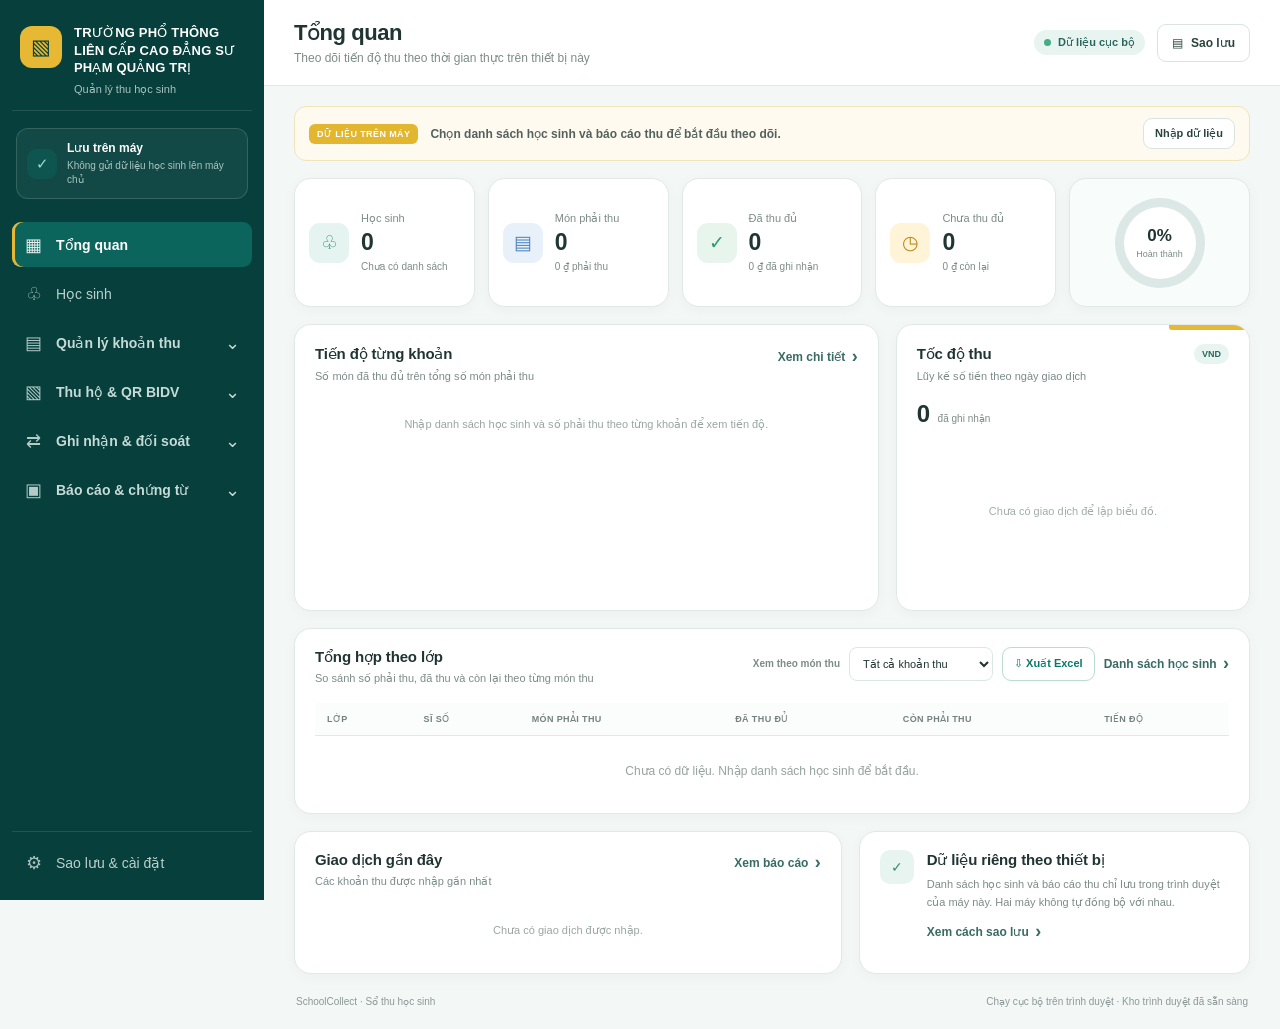
==== index.html @ b9e3d004 "Clarify parent integration is export-only until protected import and publication review" ====
<!doctype html>
<html lang="vi">
<head>
  <meta charset="utf-8">
  <meta name="viewport" content="width=device-width, initial-scale=1">
  <meta name="theme-color" content="#063f3b">
  <meta name="description" content="Quản lý và đối soát từng khoản thu học sinh. Dữ liệu được lưu cục bộ trên thiết bị đang sử dụng.">
  <meta http-equiv="Content-Security-Policy" content="default-src 'self'; script-src 'self'; connect-src 'self'; object-src 'none'; base-uri 'self'; img-src 'self' data:; style-src 'self' 'unsafe-inline'; worker-src 'self'; manifest-src 'self'; form-action 'self'">
  <link rel="manifest" href="manifest.json">
  <link rel="stylesheet" href="styles.css?v=20261106opening1">
  <title>Trường Phổ thông Liên cấp Cao đẳng Sư phạm Quảng Trị · Quản lý thu học sinh</title>
</head>
<body>
  <div class="app-shell">
    <aside class="sidebar" id="sidebar">
      <div class="brand school-brand">
        <div class="brand-mark" aria-hidden="true">▧</div>
        <div class="brand-copy"><strong>TRƯỜNG PHỔ THÔNG LIÊN CẤP CAO ĐẲNG SƯ PHẠM QUẢNG TRỊ</strong><small>Quản lý thu học sinh</small></div>
      </div>
      <div class="local-pill"><span class="shield-icon" aria-hidden="true">✓</span><div><strong>Lưu trên máy</strong><small>Không gửi dữ liệu học sinh lên máy chủ</small></div></div>
      <nav class="nav" aria-label="Điều hướng chính">
        <button class="nav-item nav-direct active" data-page="dashboard"><span class="nav-icon" aria-hidden="true">▦</span>Tổng quan</button>
        <button class="nav-item nav-direct" data-page="students"><span class="nav-icon" aria-hidden="true">♧</span>Học sinh</button>

        <div class="nav-section" data-nav-section="collections">
          <button class="nav-item nav-group-toggle" type="button" data-nav-group="collections" aria-expanded="false" aria-controls="nav-collections"><span class="nav-icon" aria-hidden="true">▤</span><span class="nav-group-label">Quản lý khoản thu</span><span class="nav-chevron" aria-hidden="true">⌄</span></button>
          <div class="nav-submenu" id="nav-collections" hidden>
            <button class="nav-item nav-child" data-page="fees">Theo dõi phải thu</button>
            <button class="nav-item nav-child" data-page="fee-setup">Thiết lập & phân giao</button>
            <button class="nav-item nav-child" data-page="opening">DS thu trước thu hộ BIDV</button>
          </div>
        </div>

        <div class="nav-section" data-nav-section="bidv">
          <button class="nav-item nav-group-toggle" type="button" data-nav-group="bidv" aria-expanded="false" aria-controls="nav-bidv"><span class="nav-icon" aria-hidden="true">▧</span><span class="nav-group-label">Thu hộ & QR BIDV</span><span class="nav-chevron" aria-hidden="true">⌄</span></button>
          <div class="nav-submenu" id="nav-bidv" hidden>
            <button class="nav-item nav-child" data-page="bidv-export">Xuất bảng kê BIDV</button>
            <a class="nav-item nav-child qr-external-link" href="https://anhvt777.github.io/bidvqrgen/" target="_blank" rel="noopener noreferrer">Công cụ tạo QR <span class="external-link-mark" aria-hidden="true">↗</span></a>
          </div>
        </div>

        <div class="nav-section" data-nav-section="reconciliation">
          <button class="nav-item nav-group-toggle" type="button" data-nav-group="reconciliation" aria-expanded="false" aria-controls="nav-reconciliation"><span class="nav-icon" aria-hidden="true">⇄</span><span class="nav-group-label">Ghi nhận & đối soát</span><span class="nav-chevron" aria-hidden="true">⌄</span></button>
          <div class="nav-submenu" id="nav-reconciliation" hidden>
            <button class="nav-item nav-child" data-page="imports">Nhập sao kê & dữ liệu</button>
            <button class="nav-item nav-child" data-page="cash-collection">Thu tiền mặt theo phiên</button>
            <button class="nav-item nav-child" data-page="manual-import">Nhập thu ngoài BIDV</button>
          </div>
        </div>

        <div class="nav-section" data-nav-section="reports">
          <button class="nav-item nav-group-toggle" type="button" data-nav-group="reports" aria-expanded="false" aria-controls="nav-reports"><span class="nav-icon" aria-hidden="true">▣</span><span class="nav-group-label">Báo cáo & chứng từ</span><span class="nav-chevron" aria-hidden="true">⌄</span></button>
          <div class="nav-submenu" id="nav-reports" hidden>
            <button class="nav-item nav-child" data-page="history">Tra cứu & báo cáo</button>
            <button class="nav-item nav-child" data-page="receipts">Phiếu thu / Xác nhận</button>
          </div>
        </div>
      </nav>
      <div class="sidebar-bottom">
        <button class="nav-item" data-page="settings"><span class="nav-icon">⚙</span>Sao lưu & cài đặt</button>
      </div>
    </aside>

    <main class="main-area">
      <header class="topbar">
        <button class="mobile-menu" id="menuToggle" aria-label="Mở menu">☰</button>
        <div><div class="page-title" id="topTitle">Tổng quan</div><div class="page-subtitle" id="topSubtitle">Theo dõi tiến độ thu theo thời gian thực trên thiết bị này</div></div>
        <div class="top-actions"><span class="local-tag"><i></i>Dữ liệu cục bộ</span><button class="button button-outline backup-top" id="backupButtonTop"><span>▤</span> Sao lưu</button></div>
      </header>

      <section class="page active" id="page-dashboard">
        <div class="notice notice-sample" id="dataNotice"><span class="sample-label">DỮ LIỆU TRÊN MÁY</span><strong id="dataNoticeText">Chọn danh sách học sinh và báo cáo thu để bắt đầu theo dõi.</strong><button class="button button-small button-outline" data-go="imports">Nhập dữ liệu</button></div>
        <div class="stats-grid">
          <article class="stat-card"><div class="stat-icon mint">♧</div><div><span class="stat-label">Học sinh</span><strong class="stat-value" id="statStudents">0</strong><small class="stat-hint" id="statClasses">Chưa có danh sách</small></div></article>
          <article class="stat-card"><div class="stat-icon blue">▤</div><div><span class="stat-label">Món phải thu</span><strong class="stat-value" id="statFeeItems">0</strong><small class="stat-hint" id="statDueAmount">0 ₫ phải thu</small></div></article>
          <article class="stat-card"><div class="stat-icon green">✓</div><div><span class="stat-label">Đã thu đủ</span><strong class="stat-value" id="statPaidItems">0</strong><small class="stat-hint" id="statPaidAmount">0 ₫ đã ghi nhận</small></div></article>
          <article class="stat-card"><div class="stat-icon amber">◷</div><div><span class="stat-label">Chưa thu đủ</span><strong class="stat-value" id="statUnpaidItems">0</strong><small class="stat-hint" id="statRemainAmount">0 ₫ còn lại</small></div></article>
          <article class="stat-card completion-card"><div class="completion-ring" id="completionRing"><div><strong id="completionPercent">0%</strong><small>Hoàn thành</small></div></div></article>
        </div>

        <div class="dashboard-grid">
          <article class="panel fee-progress-panel">
            <div class="panel-header"><div><h2>Tiến độ từng khoản</h2><p>Số món đã thu đủ trên tổng số món phải thu</p></div><button class="text-button" data-go="fees">Xem chi tiết <span>›</span></button></div>
            <div class="fee-progress-list" id="feeProgressList"><div class="empty-inline">Nhập danh sách học sinh để xem tiến độ từng khoản thu.</div></div>
          </article>
          <article class="panel collection-speed-panel">
            <div class="panel-header"><div><h2>Tốc độ thu</h2><p>Lũy kế số tiền theo ngày giao dịch</p></div><span class="mini-tag">VND</span></div>
            <div class="speed-total"><strong id="chartTotal">0</strong><span>đã ghi nhận</span></div>
            <div class="chart-wrap" id="collectionChart"><div class="chart-empty">Chưa có giao dịch để lập biểu đồ.</div></div>
          </article>
        </div>

        <article class="panel table-panel class-summary-panel">
          <div class="panel-header class-summary-header"><div><h2>Tổng hợp theo lớp</h2><p>So sánh số phải thu, đã thu và còn lại theo từng món thu</p></div><div class="class-summary-actions"><label for="classFeeFilter">Xem theo món thu</label><select id="classFeeFilter"><option value="all">Tất cả khoản thu</option><option value="mandatory">BH thân thể (BHTT)</option><option value="insurance">Bảo hiểm y tế (BHYT)</option><option value="service">Dịch vụ khác</option></select><button class="button button-outline button-small export-class-report" id="exportClassFeeReport">⇩ Xuất Excel</button><button class="text-button" data-go="students">Danh sách học sinh <span>›</span></button></div></div>
          <div class="table-wrap"><table><thead><tr><th>LỚP</th><th>SĨ SỐ</th><th>MÓN PHẢI THU</th><th>ĐÃ THU ĐỦ</th><th>CÒN PHẢI THU</th><th>TIẾN ĐỘ</th></tr></thead><tbody id="classTable"><tr><td colspan="6" class="empty-cell">Chưa có dữ liệu. Nhập danh sách học sinh để bắt đầu.</td></tr></tbody></table></div>
        </article>
        <div class="bottom-grid">
          <article class="panel"><div class="panel-header"><div><h2>Giao dịch gần đây</h2><p>Các khoản thu được nhập gần nhất</p></div><button class="text-button" data-go="imports">Xem báo cáo <span>›</span></button></div><div class="recent-list" id="recentTransactions"><div class="empty-inline">Chưa có giao dịch được nhập.</div></div></article>
          <article class="panel privacy-card"><div class="privacy-mark">✓</div><div><h2>Dữ liệu riêng theo thiết bị</h2><p>Danh sách học sinh và báo cáo thu chỉ lưu trong trình duyệt của máy này. Hai máy không tự đồng bộ với nhau.</p><button class="text-button" data-go="settings">Xem cách sao lưu <span>›</span></button></div></article>
        </div>
      </section>

      <section class="page" id="page-students">
        <div class="page-heading"><div><span class="eyebrow">DANH SÁCH GỐC</span><h1>Học sinh</h1><p>Quản lý hồ sơ học sinh và toàn bộ các khoản phải thu đã phân giao.</p></div><div class="fee-builder-actions"><button class="button button-outline" id="addStudentButton">＋ Thêm học sinh</button><button class="button button-primary" id="studentImportButton">⇧ Tải file học sinh</button></div></div>
        <div class="toolbar"><div class="search-box"><span>⌕</span><input id="studentSearch" type="search" placeholder="Tìm theo tên, mã học sinh, Mã số CĐ, lớp..."></div><div class="toolbar-right"><select id="studentStatusFilter" class="compact-select"><option value="active">Đang học</option><option value="inactive">Đã nghỉ/chuyển trường</option><option value="all">Tất cả học sinh</option></select><span id="studentCountLabel">0 học sinh</span><button class="button button-outline" id="exportStudents">↓ Xuất danh sách</button></div></div>
        <div class="student-warning-panel" id="studentWarningPanel" hidden><div><strong id="studentWarningTitle">Có hồ sơ cần bổ sung</strong><p id="studentWarningText"></p></div><button class="button button-outline button-small" id="showIncompleteStudents">Xem hồ sơ cần bổ sung</button></div>
        <article class="panel table-panel"><div class="table-wrap"><table class="student-master-table"><thead><tr><th>MÃ HS THEO LỚP</th><th>HỌ VÀ TÊN</th><th>LỚP</th><th>GIỚI TÍNH</th><th>NGÀY SINH</th><th>TRẠNG THÁI</th><th>PHÂN LOẠI / GHI CHÚ</th><th>MÓN PHẢI THU</th><th>PHẢI THU</th><th>ĐÃ THU</th><th>CÒN LẠI</th><th></th></tr></thead><tbody id="studentsTable"><tr><td colspan="12" class="empty-cell">Chưa có học sinh. Hãy tải file danh sách gốc của trường.</td></tr></tbody></table></div></article>
        <p class="table-note">Web chỉ hiển thị các trường có trong file của Phổ thông Liên cấp CĐSP Quảng Trị, cộng với mã HS theo lớp do hệ thống tạo. Không tự suy đoán phụ huynh, điện thoại, CCCD hoặc các trường không có trong file. BHYT/BHTT được đọc trực tiếp thành khoản phải thu.</p>
      </section>

      <section class="page" id="page-fee-setup">
        <div class="page-heading"><div><span class="eyebrow">CẤU HÌNH THU</span><h1>Thiết lập khoản thu</h1><p>Tạo khoản thu một lần, sau đó phân giao cho toàn trường, theo khối, theo lớp hoặc từng học sinh.</p></div><button class="button button-outline" id="newFeeButton">＋ Khoản thu mới</button></div>
        <div class="fee-setup-layout">
          <article class="panel fee-builder">
            <div class="panel-header"><div><h2 id="feeBuilderTitle">Tạo khoản thu</h2><p>Mã khoản và mã khách hàng sau khi phát hành nên được giữ ổn định để đối soát ngân hàng.</p></div><span class="mini-tag">Lưu cục bộ</span></div>
            <input type="hidden" id="feeEditingId">
            <div class="fee-form-grid">
              <label class="qr-field"><span>Tên khoản thu</span><input id="feeName" maxlength="80" placeholder="Ví dụ: Bảo hiểm thân thể"></label>
              <label class="qr-field"><span>Mã khoản</span><input id="feeCode" maxlength="12" placeholder="Ví dụ: BHTT"></label>
              <label class="qr-field"><span>Ký hiệu khoản thu (2 ký tự)</span><input id="feeShortCode" maxlength="2" list="feeShortCodeOptions" placeholder="TT"><datalist id="feeShortCodeOptions"><option value="YT">Bảo hiểm y tế</option><option value="TT">Bảo hiểm thân thể</option><option value="DV">Dịch vụ</option><option value="KH">Khoản khác</option></datalist></label>
              <label class="qr-field"><span>Số tiền / học sinh</span><input id="feeAmount" inputmode="numeric" placeholder="Ví dụ: 150000"></label>
              <label class="qr-field"><span>Nhóm khoản</span><select id="feeCategory"><option value="service">Khoản thu / dịch vụ khác</option><option value="insurance">Bảo hiểm y tế (BHYT)</option><option value="mandatory">Bảo hiểm thân thể (BHTT)</option><option value="other">Khoản khác</option></select></label>
              <label class="qr-field"><span>Tiền tố mã KH</span><input id="feePrefix" maxlength="8" value="LCSP" placeholder="LCSP"></label>
              <label class="qr-field"><span>Phạm vi phân giao</span><select id="feeScope"><option value="all">Toàn trường</option><option value="grade">Theo khối</option><option value="class">Theo lớp</option><option value="student">Chọn học sinh</option></select></label>
            </div>
            <div class="fee-target-block">
              <div class="fee-target-head"><strong>Đối tượng áp dụng</strong><span id="feeTargetSummary">Toàn bộ học sinh hiện có</span></div>
              <select id="feeTargets" multiple size="7" aria-label="Chọn đối tượng phân giao"></select>
              <small>Giữ Ctrl/Cmd để chọn nhiều khối, lớp hoặc học sinh. Với “Toàn trường” không cần chọn.</small>
            </div>
            <div class="fee-code-preview"><span>Mẫu mã khách hàng</span><strong id="feeCodePreview">Mã HS theo lớp + ký hiệu 2 ký tự</strong><small id="feeCodePreviewExample">Ví dụ sẽ hiển thị sau khi có danh sách học sinh.</small></div>
            <div class="fee-builder-actions"><button class="button button-outline" id="cancelFeeEdit" hidden>Hủy</button><button class="button button-primary" id="saveFeeAssignment">Tạo & phân giao</button></div>
          </article>
          <article class="panel fee-catalog-panel">
            <div class="panel-header"><div><h2>Danh mục khoản thu</h2><p>Các khoản đã tạo và số học sinh đang được phân giao.</p></div><span class="mini-tag" id="feeCatalogCount">0 khoản</span></div>
            <div class="fee-catalog-list" id="feeCatalogList"><div class="empty-inline">Chưa có khoản thu. Tạo khoản đầu tiên ở biểu mẫu bên trái.</div></div>
          </article>
        </div>

      </section>

      <section class="page" id="page-bidv-export">
        <div class="page-heading"><div><span class="eyebrow">BẢNG KÊ NGÂN HÀNG</span><h1>Bảng kê BIDV</h1><p>Tạo mã khách hàng duy nhất theo từng học sinh + món thu và xuất XLSX đúng cấu trúc nhập chương trình thu hộ.</p></div></div>
        <article class="panel bidv-export-panel">
          <div class="panel-header"><div><span class="eyebrow">BẢNG KÊ BIDV</span><h2>Xuất bảng kê thu hộ</h2><p>Xuất đúng cấu trúc 16 cột của mẫu BIDV để nhập chương trình tạo bảng kê thu hộ. Mỗi món thu của từng học sinh có một Mã khách hàng duy nhất.</p></div><span class="mini-tag">XLSX</span></div>
          <div class="fee-form-grid">
            <label class="qr-field"><span>Khoản thu cần xuất</span><select id="bidvExportFee"><option value="">— Chọn khoản thu —</option></select></label>
            <label class="qr-field"><span>Phạm vi</span><select id="bidvExportScope"><option value="all">Toàn bộ học sinh được phân giao</option><option value="grade">Theo khối</option><option value="class">Theo lớp</option></select></label>
            <label class="qr-field"><span>Đối tượng</span><select id="bidvExportTarget"><option value="all">Tất cả</option></select></label>
            <label class="qr-field"><span>Kỳ hóa đơn</span><input id="bidvBillPeriod" maxlength="20" value="2026" placeholder="Ví dụ: 2026"></label>
            <label class="qr-field"><span>Tiền tố bổ sung (không bắt buộc)</span><input id="bidvCustomerPrefix" maxlength="8" value="" placeholder="Để trống nếu không cần"></label>
            <label class="qr-field"><span>Cấu trúc Mã khách hàng</span><input id="bidvCustomerTemplate" maxlength="80" value="{YY}{CLASS}{SEQ}{FEE}" placeholder="{YY}{CLASS}{SEQ}{FEE}"></label>
          </div>
          <div class="mapping-note"><span class="note-icon">i</span><div><strong>Các biến có thể dùng:</strong><p><code>{PREFIX}</code> tiền tố tùy chọn · <code>{YY}</code>/<code>{YYYY}</code> năm · <code>{CLASS}</code> lớp · <code>{SEQ}</code> số thứ tự 01–99 · <code>{HS}</code> mã HS theo lớp · <code>{BASE}</code> mã HS gốc · <code>{CD}</code> Mã số CĐ · <code>{FEE}</code> ký hiệu khoản 2 ký tự. File BIDV dùng tài khoản định danh nên mã xuất ra chỉ gồm chữ không dấu và số.</p></div></div>
          <div class="fee-code-preview"><span>Xem trước Mã khách hàng</span><strong id="bidvCustomerPreview">267C201TT</strong><small id="bidvCustomerPreviewText">Khuyến nghị: năm 2 số + lớp + STT 2 số + ký hiệu khoản 2 ký tự. Không cần LCSP.</small></div>
          <label class="check-row"><input type="checkbox" id="bidvOnlyUnpaid" checked><span>Chỉ xuất các khoản chưa thu</span></label>
          <div class="fee-builder-actions"><button class="button button-outline" id="bidvValidateExport">Kiểm tra mã</button><button class="button button-primary" id="bidvExportXlsx">↓ Xuất XLSX BIDV</button></div>
          <div class="last-import" id="bidvExportStatus">Chưa kiểm tra dữ liệu xuất.</div>
        </article>

        <article class="panel bidv-export-panel qr-file-export-panel">
          <div class="panel-header"><div><span class="eyebrow">FILE TẠO QR ĐỊNH DANH</span><h2>Xuất bảng kê tạo QR</h2><p>Xuất đúng 11 cột theo file mẫu Test 6E.xlsx. BIDV và BankBin 970418 được tự điền cố định; người dùng chỉ chọn phạm vi và món thu cần xuất.</p></div><span class="mini-tag">XLSX · QR</span></div>
          <div class="fee-form-grid">
            <label class="qr-field"><span>Phạm vi xuất</span><select id="qrFileScope"><option value="all">Toàn bộ danh sách trường</option><option value="class">Theo lớp</option><option value="student">Theo học sinh</option></select></label>
            <label class="qr-field"><span>Đối tượng</span><select id="qrFileTarget"><option value="all">Tất cả</option></select></label>
            <label class="qr-field"><span>Món thu</span><select id="qrFileFee"><option value="all">Tất cả món thu</option></select></label>
            <label class="qr-field"><span>Mã đầu định danh</span><input id="qrFilePrefix" maxlength="30" value="V6" placeholder="Ví dụ: V6"></label>
            <label class="qr-field"><span>Kỳ thu</span><input id="qrFilePeriod" maxlength="30" value="2026" placeholder="Ví dụ: 2026 hoặc HK1 2026"></label>
            <label class="qr-field"><span>Cấu trúc mã QR</span><input value="Mã đầu định danh + Mã khách hàng BIDV" readonly></label>
          </div>
          <div class="mapping-note"><span class="note-icon">i</span><div><strong>Cấu trúc file QR:</strong><p><code>AccountNumber</code> = Mã đầu định danh + đúng Mã khách hàng BIDV của cùng học sinh/món thu (cùng tiền tố, năm 2 số, lớp, STT và ký hiệu khoản). <code>AccountName</code> = Họ tên học sinh + lớp. <code>Remark</code> = AccountName + NOP + Tên khoản thu + kỳ thu; tự loại mã BHYT/BHTT/TT/YT bị lặp.</p></div></div>
          <div class="fee-code-preview"><span>Xem trước</span><strong id="qrFileAccountPreview">—</strong><small id="qrFileRemarkPreview">Chọn dữ liệu để xem AccountNumber và Remark mẫu.</small></div>
          <label class="check-row"><input type="checkbox" id="qrFileOnlyUnpaid" checked><span>Chỉ xuất các món chưa thu</span></label>
          <div class="fee-builder-actions"><button class="button button-outline" id="qrFileValidate">Kiểm tra file QR</button><button class="button button-primary" id="qrFileExport">↓ Xuất XLSX tạo QR</button></div>
          <div class="last-import" id="qrFileStatus">Chưa kiểm tra dữ liệu xuất.</div>
        </article>
      </section>

      <section class="page" id="page-fees">
        <div class="page-heading"><div><span class="eyebrow">CHI TIẾT THU</span><h1>Khoản thu</h1><p>Xem riêng BHYT, BHTT và các khoản dịch vụ khác.</p></div><button class="button button-primary" data-go="imports">⇧ Nhập báo cáo thu</button></div>
        <div class="fee-detail-grid" id="feeCategoryCards"><div class="panel empty-state">Nhập danh sách học sinh và báo cáo thu để xem chi tiết.</div></div>
        <article class="panel table-panel fee-breakdown-panel"><div class="panel-header"><div><h2>Chi tiết dịch vụ khác</h2><p>Tách theo nội dung thực tế như gửi xe, nước uống và dịch vụ khác.</p></div><span class="mini-tag" id="serviceTxnCount">0 giao dịch</span></div><div class="table-wrap"><table><thead><tr><th>NỘI DUNG THU</th><th>SỐ GIAO DỊCH</th><th>SỐ HỌC SINH</th><th>SỐ TIỀN ĐÃ THU</th></tr></thead><tbody id="serviceBreakdownTable"><tr><td colspan="4" class="empty-cell">Chưa có giao dịch dịch vụ.</td></tr></tbody></table></div></article>
        <article class="panel table-panel"><div class="panel-header"><div><h2>Giao dịch theo khoản thu</h2><p>Danh sách chi tiết được nhập trên thiết bị này</p></div><div class="filter-pills"><span class="filter-pill">Tất cả <b id="allTxnCount">0</b></span><span class="filter-pill">Khớp <b id="matchedTxnCount">0</b></span><span class="filter-pill">Chưa khớp <b id="unmatchedTxnCount">0</b></span></div></div><div class="table-wrap"><table><thead><tr><th>NGÀY</th><th>MÃ GIAO DỊCH</th><th>KHOẢN THU</th><th>NỘI DUNG</th><th>MÃ HS / HỌC SINH</th><th>SỐ TIỀN</th><th>TRẠNG THÁI</th></tr></thead><tbody id="transactionsTable"><tr><td colspan="7" class="empty-cell">Chưa có báo cáo ngân hàng.</td></tr></tbody></table></div></article>

        <article class="panel cash-file-card">
          <div class="panel-header"><div><h2>Nhập file các món đã thu thủ công</h2><p>Dùng khi kế toán có danh sách thu ngoài BIDV. File có thể chứa Mã HS/Mã theo lớp/Mã số CĐ hoặc Họ tên + Lớp, kèm Khoản thu và Số tiền.</p></div><span class="mini-tag">XLSX · CSV</span></div>
          <div class="receipt-batch-actions">
            <span>File chỉ đưa các dòng hợp lệ vào phiên chờ xác nhận; chưa cộng ngay vào số thu chung.</span>
            <button class="button button-outline" id="downloadManualCollectionTemplate">↓ Tải file mẫu</button>
            <button class="button button-primary" id="manualCollectionImportButton">⇧ Chọn file đã thu</button>
          </div>
          <div class="last-import" id="manualCollectionStatus">Chưa nhập file thu thủ công.</div>
        </article>
        <input type="file" id="manualCollectionFileInput" accept=".xlsx,.csv,.tsv,.txt" hidden>
      </section>

      <section class="page" id="page-qr">
        <div class="page-heading"><div><span class="eyebrow">THANH TOÁN THEO TỪNG MÓN</span><h1>Tạo mã QR</h1><p>Tạo QR cho từng khoản còn phải thu của học sinh, tiền chuyển trực tiếp vào tài khoản trường.</p></div></div>
        <div class="qr-local-note"><span class="note-icon">✓</span><div><strong>Tạo và lưu ảnh ngay trên thiết bị này.</strong><p>Dữ liệu học sinh, số tiền và nội dung chuyển khoản không gửi tới dịch vụ tạo ảnh QR bên ngoài.</p></div></div>
        <div class="qr-layout">
          <article class="panel qr-config-card">
            <div class="panel-header"><div><h2>Tài khoản nhận tiền của trường</h2><p>Thông tin được lưu riêng trong trình duyệt của máy này.</p></div><span class="category-badge">Lưu cục bộ</span></div>
            <div class="qr-config-grid">
              <label class="qr-field"><span>Mã BIN ngân hàng</span><input id="qrBankBin" inputmode="numeric" maxlength="6" placeholder="Ví dụ: 970418"></label>
              <label class="qr-field"><span>Số tài khoản nhận</span><input id="qrAccountNumber" autocomplete="off" placeholder="Số tài khoản trường"></label>
              <label class="qr-field qr-field-wide"><span>Tên chủ tài khoản</span><input id="qrAccountName" autocomplete="organization" maxlength="25" placeholder="Tên chủ tài khoản, tối đa 25 ký tự"></label>
            </div>
            <div class="qr-config-actions"><span id="qrConfigStatus">Chưa thiết lập tài khoản nhận</span><button class="button button-outline" id="saveQrConfig">Lưu tài khoản</button></div>
            <p class="table-note">Hãy kiểm tra mã BIN, số tài khoản và tên người nhận với ngân hàng trước khi gửi QR cho phụ huynh.</p>
          </article>
          <article class="panel qr-create-card">
            <div class="panel-header"><div><h2>Chọn món cần tạo QR</h2><p>Mỗi QR gắn với một học sinh và một khoản thu.</p></div><span class="mini-tag" id="qrDueCount">0 món còn phải thu</span></div>
            <div class="qr-filter-grid">
              <label class="qr-field"><span>Khoản thu</span><select id="qrFeeFilter"><option value="all">Tất cả khoản thu</option><option value="insurance">Bảo hiểm y tế (BHYT)</option><option value="mandatory">Bảo hiểm thân thể (BHTT)</option><option value="service">Dịch vụ</option></select></label>
              <label class="qr-field"><span>Lớp</span><select id="qrClassFilter"><option value="all">Tất cả lớp</option></select></label>
              <label class="qr-field"><span>Danh sách</span><select id="qrStatusFilter"><option value="unpaid">Chỉ món chưa ghi nhận đã thu</option><option value="all">Tất cả món phải thu</option></select></label>
            </div>
            <div class="qr-create-actions"><span id="qrSelectionCount">Chưa có QR được tạo</span><button class="button button-primary" id="generateQrs">Tạo QR</button><button class="button button-outline" id="downloadQrs" hidden>↓ Tải ZIP</button></div>
          </article>
        </div>
        <div class="qr-preview-header"><div><h2>Ảnh QR theo học sinh</h2><p id="qrPreviewSummary">Chọn điều kiện rồi bấm “Tạo QR”.</p></div></div>
        <div class="qr-preview-grid" id="qrPreviewGrid"><div class="panel qr-empty-state">Nhập danh sách học sinh có chi tiết từng khoản phải thu để bắt đầu.</div></div>
      </section>

      <section class="page" id="page-notices">
        <div class="page-heading"><div><span class="eyebrow">GỬI PHỤ HUYNH</span><h1>Thông báo nộp tiền</h1><p>Tạo hàng loạt thông báo khoản thu có QR định danh để in A4 hoặc xuất ảnh gửi Zalo/phụ huynh.</p></div><span class="mini-tag">Tạo cục bộ</span></div>
        <div class="notice-tool-grid">
          <article class="panel notice-builder-card">
            <div class="panel-header"><div><h2>1. Chọn đối tượng & khoản thu</h2><p>Mỗi học sinh tạo một thông báo và một QR tổng cho các món được chọn.</p></div><span class="category-badge">BIDV QR</span></div>
            <div class="notice-form-grid">
              <label class="qr-field"><span>Lớp</span><select id="noticeClass"><option value="all">Tất cả lớp</option></select></label>
              <label class="qr-field"><span>Học sinh</span><select id="noticeStudent"><option value="all">Tất cả học sinh trong phạm vi</option></select></label>
              <label class="qr-field"><span>Hạn nộp</span><input id="noticeDeadline" type="date"></label>
              <label class="qr-field"><span>Trạng thái khoản</span><select id="noticeDueStatus"><option value="unpaid">Chỉ khoản chưa thu</option><option value="all">Tất cả khoản được phân giao</option></select></label>
              <label class="qr-field notice-fee-select"><span>Khoản cần thông báo</span><select id="noticeFees" multiple size="7"><option value="all" selected>Tất cả khoản phù hợp</option></select><small>Giữ Ctrl/Cmd để chọn nhiều khoản. Chọn “Tất cả” để lấy toàn bộ khoản phù hợp.</small></label>
              <label class="qr-field notice-message-field"><span>Lời nhắn cuối thông báo</span><textarea id="noticeMessage" rows="4" maxlength="260">Nếu phụ huynh đã thanh toán, vui lòng bỏ qua thông báo này.</textarea></label>
            </div>
            <div class="notice-summary-box"><div><span>Số học sinh</span><strong id="noticeStudentCount">0</strong></div><div><span>Số món</span><strong id="noticeItemCount">0</strong></div><div><span>Tổng cần thông báo</span><strong id="noticeAmountTotal">0 ₫</strong></div></div>
          </article>

          <article class="panel notice-output-card">
            <div class="panel-header"><div><h2>2. Kiểu đầu ra</h2><p>Hai mẫu dùng chung dữ liệu và QR thanh toán.</p></div></div>
            <div class="notice-template-options">
              <label class="notice-template-option selected"><input type="radio" name="noticeTemplate" value="a4" checked><div><strong>Mẫu A4 chuẩn</strong><span>Trang trọng, dễ in/PDF, mỗi học sinh một trang.</span></div><i>A4</i></label>
              <label class="notice-template-option"><input type="radio" name="noticeTemplate" value="mobile"><div><strong>Mẫu ảnh điện thoại</strong><span>Gọn, QR lớn, phù hợp gửi Zalo/Messenger.</span></div><i>9:16</i></label>
            </div>
            <div class="notice-output-actions">
              <button class="button button-outline" id="previewNotices">Xem trước</button>
              <button class="button button-primary" id="printNoticeA4">In / Lưu PDF A4</button>
              <button class="button button-primary" id="downloadNoticeImages">↓ Xuất ZIP ảnh PNG</button>
            </div>
            <div class="notice-export-note"><strong>QR thanh toán:</strong><span>QR được tạo ngay trên máy với số tiền tổng của các khoản đang chọn. Phần dưới QR hiển thị napas247 · BIDV · hoa mai vàng để phụ huynh dễ nhận biết kênh thanh toán.</span></div>
          </article>
        </div>

        <article class="panel notice-preview-panel">
          <div class="panel-header"><div><h2>Xem trước thông báo</h2><p id="noticePreviewSummary">Chọn dữ liệu rồi bấm “Xem trước”.</p></div><span class="mini-tag" id="noticeQrStatus">Chưa tạo QR</span></div>
          <div class="notice-preview-list" id="noticePreviewList"><div class="empty-inline">Chưa có thông báo được tạo.</div></div>
        </article>
        <div class="mapping-note"><span class="note-icon">i</span><div><strong>Dữ liệu riêng tư:</strong><p>Ảnh/PDF được tạo hoàn toàn trong trình duyệt. Danh sách học sinh và số tiền không được gửi lên dịch vụ tạo ảnh bên ngoài.</p></div></div>
      </section>

      <section class="page" id="page-receipts">
        <div class="page-heading"><div><span class="eyebrow">CHỨNG TỪ KHOẢN ĐÃ THU</span><h1>Phiếu thu / Xác nhận</h1><p>Phát hành chứng từ từ các món đã đối soát thành công. Chứng từ chuyển khoản mặc định là “Phiếu xác nhận thanh toán”.</p></div><button class="button button-outline" id="receiptConfigToggle">⚙ Thông tin chứng từ</button></div>

        <article class="panel receipt-config-card" id="receiptConfigCard">
          <div class="panel-header"><div><h2>Thông tin đơn vị & người ký</h2><p>Lưu cục bộ trên thiết bị, dùng để trình bày chứng từ in/PDF.</p></div><span class="mini-tag">Cấu hình</span></div>
          <div class="receipt-config-grid">
            <label class="qr-field"><span>Cơ quan chủ quản</span><input id="receiptParentUnit" value="" maxlength="100"></label>
            <label class="qr-field"><span>Tên đơn vị</span><input id="receiptSchoolName" value="TRƯỜNG PHỔ THÔNG LIÊN CẤP CAO ĐẲNG SƯ PHẠM QUẢNG TRỊ" maxlength="120"></label>
            <label class="qr-field qr-field-wide"><span>Địa chỉ</span><input id="receiptSchoolAddress" maxlength="160" placeholder="Địa chỉ của trường"></label>
            <label class="qr-field"><span>Mã đơn vị / MST (nếu dùng)</span><input id="receiptUnitCode" maxlength="40" placeholder="Không bắt buộc"></label>
            <label class="qr-field"><span>Tiền tố xác nhận chuyển khoản</span><input id="receiptTransferPrefix" value="XN" maxlength="6" placeholder="XN"></label>
            <label class="qr-field"><span>Tiền tố phiếu thu tiền mặt</span><input id="receiptCashPrefix" value="PT" maxlength="6" placeholder="PT"></label>
            <label class="qr-field"><span>Người lập</span><input id="receiptPreparer" maxlength="80" placeholder="Họ và tên"></label>
            <label class="qr-field"><span>Thủ quỹ</span><input id="receiptCashier" maxlength="80" placeholder="Họ và tên"></label>
            <label class="qr-field"><span>Kế toán / Phụ trách kế toán</span><input id="receiptAccountant" maxlength="80" placeholder="Họ và tên"></label>
            <label class="qr-field"><span>Thủ trưởng đơn vị</span><input id="receiptHead" maxlength="80" placeholder="Họ và tên"></label>
          </div>
          <div class="receipt-config-actions"><span>Không chèn ảnh chữ ký. Chứng từ chỉ hiển thị họ tên người ký khi đã cấu hình.</span><button class="button button-primary" id="saveReceiptConfig">Lưu cấu hình</button></div>
        </article>

        <article class="panel cash-session-card">
          <div class="panel-header"><div><h2>⚡ Thu tiền mặt nhanh theo phiên</h2><p>Tick các khoản thực nhận, kiểm đếm tiền thực tế và chỉ đồng bộ vào dữ liệu thu chung sau khi thủ quỹ xác nhận khớp.</p></div><span class="category-badge service">CHƯA ĐỒNG BỘ</span></div>
          <div class="cash-session-toolbar">
            <label class="qr-field"><span>Lớp</span><select id="cashSessionClass"><option value="">— Chọn lớp —</option></select></label>
            <label class="qr-field"><span>Tìm học sinh</span><input id="cashSessionSearch" type="search" placeholder="Nhập tên hoặc mã học sinh"></label>
            <label class="qr-field"><span>Ngày thu</span><input id="cashSessionDate" type="date"></label>
            <label class="qr-field"><span>Thủ quỹ</span><input id="cashSessionCashier" maxlength="80" placeholder="Họ và tên thủ quỹ"></label>
            <label class="qr-field"><span>Hình thức</span><select id="cashSessionMethod"><option value="cashier">Thu qua thủ quỹ</option><option value="direct_school">Phụ huynh chuyển thẳng cho trường</option></select></label>
          </div>
          <div class="cash-session-stats">
            <div><span>Học sinh đã chọn</span><strong id="cashSessionStudentCount">0</strong></div>
            <div><span>Số khoản đã chọn</span><strong id="cashSessionItemCount">0</strong></div>
            <div><span>Tổng theo sổ</span><strong id="cashSessionExpected">0 ₫</strong></div>
            <div><span>Tiền thực tế</span><strong id="cashSessionActualLabel">0 ₫</strong></div>
            <div><span>Chênh lệch</span><strong id="cashSessionDifference">0 ₫</strong></div>
          </div>
          <div class="cash-session-table-wrap"><table class="cash-session-table"><thead id="cashSessionHead"><tr><th>STT</th><th>HỌC SINH</th><th>LỚP</th><th>Chọn lớp để bắt đầu</th></tr></thead><tbody id="cashSessionBody"><tr><td colspan="4" class="empty-cell">Chọn lớp để hiển thị danh sách thu nhanh.</td></tr></tbody></table></div>
          <div class="cash-session-check">
            <label class="qr-field"><span>Tiền thực tế thủ quỹ kiểm đếm</span><input id="cashSessionActual" inputmode="numeric" placeholder="Nhập số tiền thực tế"></label>
            <div class="cash-session-status" id="cashSessionStatus">Chưa có khoản được chọn.</div>
          </div>
          <div class="receipt-batch-actions cash-session-actions">
            <span>Phiên chưa xác nhận không được tính vào số thu chung. Hệ thống chặn các món đã thu qua BIDV hoặc đã xác nhận trước đó.</span>
            <button class="button button-outline" id="cashierFileImportButton">⇧ Upload file thủ quỹ</button>
            <button class="button button-outline" id="exportCashSession">↓ Xuất bảng kê phiên</button>
            <button class="button button-outline" id="clearCashSession">Hủy lựa chọn</button>
            <button class="button button-primary" id="confirmCashSession" disabled>✓ Xác nhận số thu & đồng bộ</button>
          </div>
          <div class="cashier-file-summary" id="cashierFileSummary">Chưa upload file theo dõi của thủ quỹ.</div>
        </article>
        <input type="file" id="cashierFileInput" accept=".xlsx" hidden>


        <article class="panel cash-entry-card">
          <div class="panel-header"><div><h2>Ghi nhận thu tiền mặt</h2><p>Chọn đúng học sinh và món chưa thu. Khoản tiền mặt được lưu riêng và không bị mất khi cập nhật báo cáo ngân hàng.</p></div><span class="category-badge service">TIỀN MẶT</span></div>
          <div class="cash-entry-grid">
            <label class="qr-field"><span>Lớp</span><select id="cashClass"><option value="">— Chọn lớp —</option></select></label>
            <label class="qr-field"><span>Học sinh</span><select id="cashStudent"><option value="">— Chọn học sinh —</option></select></label>
            <label class="qr-field"><span>Khoản chưa thu</span><select id="cashFee"><option value="">— Chọn khoản thu —</option></select></label>
            <label class="qr-field"><span>Ngày thu</span><input id="cashDate" type="date"></label>
            <label class="qr-field"><span>Người nộp tiền</span><input id="cashPayer" maxlength="100" placeholder="Phụ huynh/người nộp"></label>
            <label class="qr-field"><span>Số tiền</span><input id="cashAmount" readonly></label>
            <label class="qr-field qr-field-wide"><span>Lý do / ghi chú</span><input id="cashNote" maxlength="180" placeholder="Ví dụ: Nộp Bảo hiểm thân thể cho học sinh"></label>
          </div>
          <div class="cash-entry-preview" id="cashEntryPreview">Chọn học sinh và khoản thu để ghi nhận tiền mặt.</div>
          <div class="receipt-batch-actions"><span>Hiện tại chỉ ghi nhận đủ 100% số tiền của từng món để bảo đảm đối soát một-món/một-giao-dịch.</span><button class="button button-outline" id="recordCashPayment">Ghi nhận tiền mặt</button><button class="button button-primary" id="recordAndPrintCash">Ghi nhận & In phiếu thu</button></div>
        </article>

        <article class="panel receipt-filter-card">
          <div class="panel-header"><div><h2>Chọn chứng từ</h2><p>Lọc theo khoản thu, lớp, học sinh, ngày thanh toán và trạng thái phát hành.</p></div><div class="receipt-mini-stats"><span>Chờ cấp <b id="receiptReadyCount">0</b></span><span>Đã cấp <b id="receiptIssuedCount">0</b></span><span>Đã hủy <b id="receiptCancelledCount">0</b></span></div></div>
          <div class="receipt-filter-grid">
            <label class="qr-field"><span>Khoản thu</span><select id="receiptFeeFilter"><option value="all">Tất cả khoản thu</option></select></label>
            <label class="qr-field"><span>Lớp</span><select id="receiptClassFilter"><option value="all">Tất cả lớp</option></select></label>
            <label class="qr-field"><span>Học sinh</span><select id="receiptStudentFilter"><option value="all">Tất cả học sinh</option></select></label>
            <label class="qr-field"><span>Trạng thái</span><select id="receiptStatusFilter"><option value="all">Tất cả</option><option value="ready">Chưa phát hành</option><option value="issued">Đã phát hành</option><option value="cancelled">Đã hủy</option></select></label>
            <label class="qr-field"><span>Hình thức thu</span><select id="receiptMethodFilter"><option value="all">Tất cả</option><option value="transfer">Chuyển khoản/QR</option><option value="cash">Tiền mặt</option></select></label>
            <label class="qr-field"><span>Từ ngày thu</span><input id="receiptDateFrom" type="date"></label>
            <label class="qr-field"><span>Đến ngày thu</span><input id="receiptDateTo" type="date"></label>
          </div>
          <div class="receipt-batch-actions"><span id="receiptFilterSummary">Chưa có món đã thu phù hợp.</span><button class="button button-outline" id="printIssuedReceipts">In/Lưu PDF đã cấp</button><button class="button button-primary" id="issueFilteredReceipts">Phát hành & In/Lưu PDF</button></div>
        </article>

        <article class="panel table-panel receipt-register-panel">
          <div class="panel-header"><div><h2>Sổ chứng từ thu</h2><p>Số chứng từ chạy liên tục theo năm. Chứng từ đã hủy vẫn được giữ lại trong lịch sử.</p></div><button class="button button-outline button-small" id="exportReceiptRegister">↓ Xuất sổ CSV</button></div>
          <div class="table-wrap"><table class="receipt-table"><thead><tr><th>NGÀY THU</th><th>SỐ CT</th><th>HỌC SINH</th><th>LỚP</th><th>KHOẢN THU</th><th>SỐ TIỀN</th><th>MÃ GIAO DỊCH</th><th>TRẠNG THÁI</th><th>THAO TÁC</th></tr></thead><tbody id="receiptTable"><tr><td colspan="9" class="empty-cell">Chưa có món thu hợp lệ để phát hành chứng từ.</td></tr></tbody></table></div>
        </article>
        <div class="mapping-note"><span class="note-icon">i</span><div><strong>Nguyên tắc phát hành:</strong><p>Web chỉ cho cấp chứng từ khi giao dịch đã đối soát thành công, đúng học sinh, đúng món và đúng số tiền. Chứng từ bị hủy không bị xóa số; muốn phát hành lại sẽ dùng số mới.</p></div></div>
      </section>

      <section class="page" id="page-opening">
  <div class="page-heading"><div><span class="eyebrow">DỮ LIỆU NHÀ TRƯỜNG ĐÃ XÁC NHẬN</span><h1>DS thu trước thu hộ BIDV</h1><p>Danh sách học sinh đã nộp trước khi triển khai thu hộ định danh BIDV, được tổng hợp từ dữ liệu trường đã nhập trên thiết bị này.</p></div></div>
  <article class="panel">
    <div class="panel-header"><div><h2>Học sinh đã hoàn tất trước BIDV</h2><p>Trạng thái lịch sử do nhà trường xác nhận; không tạo giao dịch BIDV, không tự ghi nhận ngày nộp hoặc số tiền khi chưa có chứng từ chi tiết.</p></div><span class="mini-tag">Dữ liệu đầu kỳ</span></div>
    <div class="opening-summary-grid">
      <div class="opening-stat"><span>Đã hoàn tất trước BIDV</span><strong id="openingStudentCount">0</strong><small>học sinh</small></div>
      <div class="opening-stat"><span>Số lớp có học sinh hoàn tất</span><strong id="openingClassCount">0</strong><small>lớp</small></div>
      <div class="opening-stat"><span>Học sinh còn khoản phải thu</span><strong id="openingPendingCount">0</strong><small>đang theo dõi thu hộ</small></div>
    </div>
    <p id="openingCollectionsStatus" class="table-note">Đang tổng hợp dữ liệu học sinh đã lưu trên máy.</p>
    <div class="opening-filters">
      <label class="qr-field"><span>Lọc theo lớp</span><select id="openingClassFilter"><option value="all">Tất cả lớp</option></select></label>
      <label class="qr-field"><span>Tìm học sinh</span><input id="openingStudentSearch" type="search" placeholder="Họ tên, mã học sinh, lớp"></label>
      <button class="button button-outline" id="openingExportCsv" type="button">↓ Xuất danh sách CSV</button>
    </div>
    <p class="table-note" id="openingVisibleCount">Chưa có dữ liệu.</p>
    <div class="table-wrap opening-table-wrap"><table><thead><tr><th>STT</th><th>Mã HS theo lớp</th><th>Họ và tên</th><th>Lớp</th><th>Ngày sinh</th><th>Trạng thái</th></tr></thead>
      <tbody id="openingStudentRows"><tr><td colspan="6" class="empty-cell">Đang tải danh sách.</td></tr></tbody></table></div>
  </article>
  <details class="opening-legacy-details">
    <summary>Hồ sơ giao dịch lịch sử có chứng từ (nếu nhà trường cần bổ sung)</summary>
    <article class="panel">
      <p class="table-note">Đây là dữ liệu bổ sung tùy chọn, không bắt buộc xác nhận lại danh sách học sinh đã hoàn tất. Chỉ nhập chứng từ thực tế khi cần bổ sung số tiền hoặc ngày thu lịch sử.</p>
      <button class="button button-outline" id="openingCollectionsButton" type="button">⇧ Nhập bảng chứng từ thu trước BIDV</button>
      <input type="file" id="openingCollectionsInput" accept=".xlsx,.csv,.tsv,.txt" hidden>
      <div class="table-wrap"><table><thead><tr><th>Lớp</th><th>Học sinh</th><th>Khoản</th><th>Số tiền</th><th>Ngày thu</th><th>Chứng từ</th><th>Đối soát</th></tr></thead><tbody id="openingCollectionsRows"><tr><td colspan="7" class="empty-cell">Chưa có chứng từ nhập bổ sung.</td></tr></tbody></table></div>
    </article>
  </details>
</section>

<section class="page" id="page-imports">
        <div class="page-heading"><div><span class="eyebrow">CẬP NHẬT DỮ LIỆU</span><h1>Nhập dữ liệu</h1><p>Nhập danh sách học sinh trước, sau đó bổ sung báo cáo thu mới nhất.</p></div></div>
        <div class="import-cards">
          <article class="panel import-card"><div class="import-card-top"><span class="import-step">01</span><span class="import-card-icon student-icon">♧</span></div><span class="eyebrow">DỮ LIỆU GỐC NHÀ TRƯỜNG</span><h2>Danh sách học sinh</h2><p>Tự tìm dòng tiêu đề và nhận diện Tên lớp học, Mã số CĐ, Họ tên, Giới tính, Ngày sinh, Phân loại HS, BHYT, BHTT và Ghi chú. Chỉ Họ tên + Lớp là bắt buộc.</p><div class="file-types">Excel .xlsx · CSV .csv</div><button class="button button-outline full-button" id="studentImportButton2">Chọn file danh sách</button><div class="last-import" id="studentLastImport">Chưa nhập file</div></article>
          <article class="panel import-card featured-import"><div class="import-card-top"><span class="import-step">02</span><span class="import-card-icon bank-icon">₫</span></div><span class="eyebrow">CẬP NHẬT MỖI LẦN CÓ BÁO CÁO MỚI</span><h2>Báo cáo thu</h2><p>Đối soát theo Mã khách hàng, số hóa đơn, ngày giao dịch, trạng thái và số tiền trên file ngân hàng.</p><div class="file-types">Excel .xlsx · CSV .csv</div><button class="button button-primary full-button" id="bankImportButton">⇧ Chọn file báo cáo thu</button><div class="last-import" id="bankLastImport">Chưa nhập file</div></article>
        </div>
        <div class="mapping-note"><span class="note-icon">i</span><div><strong>Dữ liệu được đọc trực tiếp trong trình duyệt.</strong><p>Danh sách học sinh có thể có nhiều dòng tiêu đề phía trên; web tự tìm dòng chứa Họ tên/Lớp và nhận mẫu của Phổ thông Liên cấp CĐSP Quảng Trị. “Mã số CĐ” được lưu như mã ngoài để nhận diện bổ sung, không dùng trực tiếp làm mã thanh toán. Báo cáo ngân hàng vẫn ghép bằng mã khách hàng của từng món thu; chỉ giao dịch thành công và đúng số tiền mới được tính đã thu.</p></div></div>
        <article class="panel table-panel"><div class="panel-header"><div><h2>Kết quả đối soát</h2><p>Giao dịch trùng mã sẽ được bỏ qua khi nhập lần tiếp theo</p></div><div class="filter-pills"><span class="filter-pill">Tất cả <b id="importsAllTxnCount">0</b></span><span class="filter-pill">Khớp <b id="importsMatchedTxnCount">0</b></span><span class="filter-pill">Chưa khớp <b id="importsUnmatchedTxnCount">0</b></span></div></div><div class="table-wrap"><table><thead><tr><th>NGÀY</th><th>MÃ GIAO DỊCH</th><th>KHOẢN THU</th><th>NỘI DUNG</th><th>HỌC SINH</th><th>SỐ TIỀN</th><th>TRẠNG THÁI</th></tr></thead><tbody id="importsTransactionsTable"><tr><td colspan="7" class="empty-cell">Chưa có báo cáo thu.</td></tr></tbody></table></div></article>
      </section>

      <section class="page" id="page-history">
        <div class="page-heading"><div><span class="eyebrow">TRA CỨU & XUẤT BÁO CÁO</span><h1>Tra cứu & báo cáo</h1><p>Xuất danh sách học sinh đã nộp theo lớp, học sinh, khoản thu và ngày nộp; đồng thời đối chiếu các đợt chuyển nộp bảo hiểm.</p></div></div>

        <article class="panel paid-report-card">
          <div class="panel-header"><div><h2>Danh sách học sinh đã nộp khoản thu</h2><p>File Excel có thêm cột Ngày nộp để rà soát từng khoản đã ghi nhận.</p></div><span class="mini-tag">XLSX</span></div>
          <div class="receipt-filter-grid paid-report-grid">
            <label class="qr-field"><span>Lớp</span><select id="paidReportClass"><option value="all">Tất cả lớp</option></select></label>
            <label class="qr-field"><span>Học sinh</span><select id="paidReportStudent"><option value="all">Tất cả học sinh</option></select></label>
            <label class="qr-field"><span>Điều kiện</span><select id="paidReportCondition"><option value="any">Có ít nhất 1 khoản đã nộp</option><option value="all">Đã nộp đủ tất cả khoản được chọn</option></select></label>
            <label class="qr-field"><span>Cột ghi chú</span><select id="paidReportNoteMode"><option value="fees">Tên khoản đã nộp</option><option value="blank">Để trống</option></select></label>
            <label class="qr-field"><span>Từ ngày thu</span><input id="paidReportFromDate" type="date"></label>
            <label class="qr-field"><span>Đến ngày thu</span><input id="paidReportToDate" type="date"></label>
            <label class="qr-field paid-report-fees"><span>Khoản thu đã nộp</span><select id="paidReportFees" multiple size="6"><option value="all" selected>Tất cả khoản đã nộp</option></select><small>Giữ Ctrl/Cmd để chọn nhiều khoản. Số tiền và ngày nộp lấy từ giao dịch đã xác nhận.</small></label>
          </div>
          <div class="receipt-batch-actions paid-report-actions"><span id="paidReportSummary">Chưa có dữ liệu đã thu để lập báo cáo.</span><button class="button button-primary" id="exportPaidReport">↓ Xuất Excel danh sách đã nộp</button></div>
        </article>

        <article class="panel insurance-remittance-card">
          <div class="panel-header"><div><h2>Chuyển nộp bảo hiểm</h2><p>Đối chiếu số nhà trường đã thu với số đã chuyển cho đơn vị bảo hiểm; mỗi món đã chuyển được khóa theo học sinh để tránh chuyển trùng.</p></div><span class="mini-tag">ĐỐI CHIẾU</span></div>
          <div class="insurance-remittance-grid">
            <label class="qr-field"><span>Loại bảo hiểm</span><select id="remitFeeType"><option value="insurance">Bảo hiểm y tế (BHYT)</option><option value="mandatory">Bảo hiểm thân thể (BHTT)</option></select></label>
            <label class="qr-field"><span>Từ ngày thu</span><input id="remitFromDate" type="date"></label>
            <label class="qr-field"><span>Đến ngày thu</span><input id="remitToDate" type="date"></label>
            <label class="qr-field"><span>Đơn vị nhận</span><input id="remitRecipient" maxlength="150" placeholder="Ví dụ: BHXH / Công ty bảo hiểm"></label>
            <label class="qr-field"><span>Ngày chuyển nộp</span><input id="remitTransferDate" type="date"></label>
            <label class="qr-field"><span>Số chứng từ / tham chiếu</span><input id="remitReference" maxlength="80" placeholder="Số UNC, mã giao dịch..."></label>
            <label class="qr-field"><span>Số tiền thực chuyển</span><input id="remitActualAmount" inputmode="numeric" placeholder="Nhập số tiền thực chuyển"></label>
            <label class="qr-field"><span>Ghi chú</span><input id="remitNote" maxlength="200" placeholder="Nội dung bổ sung (nếu có)"></label>
          </div>
          <div class="insurance-remittance-stats">
            <div><span>Đã thu phù hợp</span><strong id="remitCollected">0 ₫</strong></div>
            <div><span>Đã chuyển trước đó</span><strong id="remitPreviously">0 ₫</strong></div>
            <div><span>Còn phải chuyển</span><strong id="remitPending">0 ₫</strong></div>
            <div><span>Số học sinh chờ chuyển</span><strong id="remitStudentCount">0</strong></div>
            <div><span>Chênh lệch</span><strong id="remitDifference">0 ₫</strong></div>
          </div>
          <div class="insurance-remittance-status" id="remitStatus">Chọn loại bảo hiểm và khoảng thời gian thu để lập đợt chuyển.</div>
          <div class="table-wrap insurance-remittance-preview"><table><thead><tr><th>STT</th><th>HỌC SINH</th><th>LỚP</th><th>NGÀY NỘP</th><th>SỐ TIỀN</th><th>TRẠNG THÁI</th></tr></thead><tbody id="remitPreviewBody"><tr><td colspan="6" class="empty-cell">Chưa có dữ liệu chờ chuyển.</td></tr></tbody></table></div>
          <div class="receipt-batch-actions insurance-remittance-actions"><span>Chỉ xác nhận khi số tiền thực chuyển khớp đúng số còn phải chuyển.</span><button class="button button-outline" id="exportRemitPreview">↓ Xuất bảng kê chuyển nộp</button><button class="button button-primary" id="confirmRemittance" disabled>✓ Xác nhận đã chuyển nộp</button></div>
          <div class="insurance-remittance-history">
            <div class="panel-header compact"><div><h3>Lịch sử chuyển nộp</h3><p>Các đợt đã xác nhận trên thiết bị này.</p></div></div>
            <div class="table-wrap"><table><thead><tr><th>NGÀY CHUYỂN</th><th>LOẠI</th><th>ĐƠN VỊ NHẬN</th><th>SỐ HS</th><th>SỐ TIỀN</th><th>THAM CHIẾU</th></tr></thead><tbody id="remitHistoryBody"><tr><td colspan="6" class="empty-cell">Chưa có đợt chuyển nộp.</td></tr></tbody></table></div>
          </div>
        </article>

        <article class="panel table-panel"><div class="panel-header"><div><h2>Lịch sử nhập file</h2><p>Nhật ký chỉ lưu trên máy đang sử dụng</p></div></div><div class="table-wrap"><table><thead><tr><th>THỜI GIAN</th><th>LOẠI FILE</th><th>TÊN FILE</th><th>SỐ DÒNG</th><th>KẾT QUẢ</th></tr></thead><tbody id="historyTable"><tr><td colspan="5" class="empty-cell">Chưa có lịch sử nhập file.</td></tr></tbody></table></div></article>
      </section>

      <section class="page" id="page-settings">
        <div class="page-heading"><div><span class="eyebrow">AN TOÀN DỮ LIỆU</span><h1>Sao lưu & cài đặt</h1><p>Quản lý dữ liệu đang lưu trên thiết bị này.</p></div></div>
        <div class="settings-grid">
          <article class="panel setting-card"><div class="setting-icon">⤓</div><h2>Sao lưu dữ liệu</h2><p>Tải xuống bản sao lưu được mã hóa bằng mật khẩu, gồm học sinh, khoản thu, giao dịch và nhật ký.</p><button class="button button-primary" id="backupButton">Tạo bản sao lưu</button></article>
          <article class="panel setting-card"><div class="setting-icon">⤒</div><h2>Khôi phục dữ liệu</h2><p>Chọn bản sao lưu đã tạo để chuyển dữ liệu sang máy khác. Cần đúng mật khẩu.</p><button class="button button-outline" id="restoreButton">Chọn tệp sao lưu</button></article>
          <article class="panel setting-card danger-card"><div class="setting-icon">⌫</div><h2>Xóa dữ liệu trên máy này</h2><p>Xóa học sinh, giao dịch và lịch sử đã lưu trong trình duyệt hiện tại.</p><button class="button button-danger" id="clearDataButton">Xóa toàn bộ dữ liệu</button></article>
        </div>
        <article class="panel setting-card" style="margin-top:18px">
  <h2>Đồng bộ cổng thông tin phụ huynh</h2>
  <p>Trường Liên cấp CĐSP sử dụng chung nền tảng tra cứu với Trưng Vương nhưng dữ liệu độc lập theo mã trường <strong>LIENCAPCDSP</strong>.</p>
  <p>Xuất gói dữ liệu chờ duyệt từ kho cục bộ, không tự động gửi học sinh lên Internet. Chỉ công bố qua giao diện quản trị Cloudflare được cấp quyền sau khi kiểm thử và loại giao dịch giả lập.</p>
  <div class="settings-actions"><button class="button button-primary" id="parentSyncExport" type="button">↓ Xuất gói chờ duyệt (chưa đồng bộ)</button> <a class="button button-outline" id="parentPortalLink" href="https://school-parent-dev.tuananh0001.workers.dev/" target="_blank" rel="noopener noreferrer">Mở cổng phụ huynh</a></div>
  <div id="parentSyncMessage" class="table-note" role="status">Cổng đã đăng ký trường ở trạng thái chưa công bố. Chưa có dữ liệu học sinh được chuyển lên cổng. Không đưa tệp JSON lên GitHub.</div>
</article>
<div class="privacy-explainer"><span class="privacy-mark">✓</span><div><strong>Dữ liệu không tự đồng bộ giữa các máy.</strong><p>Máy kế toán và máy hiệu trưởng có kho riêng. Muốn chuyển số liệu, hãy tạo bản sao lưu có mật khẩu rồi chuyển tệp theo quy trình nội bộ của trường. GitHub chỉ lưu mã giao diện, không lưu danh sách học sinh.</p></div></div>
      </section>

      <footer class="app-footer"><span>SchoolCollect · Sổ thu học sinh</span><span>Chạy cục bộ trên trình duyệt · <span id="storageStatus">Đang kiểm tra kho dữ liệu…</span></span></footer>
    </main>
  </div>

  <input type="file" id="studentFileInput" accept=".xlsx,.csv,.tsv,.txt" hidden>
  <input type="file" id="bankFileInput" accept=".xlsx,.csv,.tsv,.txt" hidden>
  <input type="file" id="restoreFileInput" accept=".sctbackup" hidden>
  <div class="class-detail-backdrop" id="classDetailBackdrop">
    <section class="class-detail-sheet" role="dialog" aria-modal="true" aria-labelledby="classDetailTitle">
      <div class="class-detail-head"><div><span class="eyebrow">CHI TIẾT THEO LỚP</span><h2 id="classDetailTitle">Lớp</h2><p id="classDetailSubtitle"></p></div><button class="icon-button" id="classDetailClose" aria-label="Đóng">×</button></div>
      <div class="class-fee-summary" id="classFeeSummary"></div>
      <div class="class-detail-table-wrap"><table class="class-detail-table"><thead><tr><th>MÃ HS</th><th>HỌ VÀ TÊN</th><th>CÁC KHOẢN NỘP</th></tr></thead><tbody id="classStudentTable"></tbody></table></div>
    </section>
  </div>
  <div class="student-profile-backdrop" id="studentProfileBackdrop">
    <section class="student-profile-sheet" role="dialog" aria-modal="true" aria-labelledby="studentProfileTitle">
      <div class="class-detail-head"><div><span class="eyebrow">HỒ SƠ HỌC SINH</span><h2 id="studentProfileTitle">Học sinh</h2><p id="studentProfileSubtitle"></p></div><button class="icon-button" id="studentProfileClose" aria-label="Đóng">×</button></div>
      <div class="student-profile-grid" id="studentProfileInfo"></div>
      <div class="student-profile-actions" id="studentProfileActions"><button class="button button-outline" id="transferStudentButton">⇄ Chuyển lớp</button><button class="button button-outline" id="toggleStudentStatusButton">Ngừng theo dõi</button></div>
      <div class="student-profile-fees"><div class="panel-header"><div><h2>Các khoản phải thu</h2><p>Trạng thái được đối soát theo từng mã khách hàng.</p></div></div><div id="studentProfileFees"></div></div>
    </section>
  </div>
  <div class="student-profile-backdrop" id="studentManageBackdrop">
    <section class="student-profile-sheet student-manage-sheet" role="dialog" aria-modal="true" aria-labelledby="studentManageTitle">
      <div class="class-detail-head"><div><span class="eyebrow">QUẢN LÝ HỌC SINH</span><h2 id="studentManageTitle">Thêm học sinh</h2><p id="studentManageSubtitle">Mã gốc được cấp một lần và giữ cố định.</p></div><button class="icon-button" id="studentManageClose" aria-label="Đóng">×</button></div>
      <div class="fee-form-grid">
        <label class="qr-field"><span>Họ và tên *</span><input id="manageStudentName" maxlength="120"></label>
        <label class="qr-field"><span>Lớp *</span><input id="manageStudentClass" maxlength="20" placeholder="Ví dụ: 6A1"></label>
        <label class="qr-field"><span>Ngày sinh</span><input id="manageStudentBirthDate" type="date"></label>
        <label class="qr-field"><span>Giới tính</span><select id="manageStudentGender"><option value="">—</option><option value="Nam">Nam</option><option value="Nữ">Nữ</option></select></label>
        <label class="qr-field"><span>Mã số CĐ (nếu có)</span><input id="manageStudentExternalCode" maxlength="30"></label>
        <label class="qr-field"><span>Phân loại HS</span><input id="manageStudentType" maxlength="80"></label>
        <label class="qr-field"><span>Ghi chú</span><input id="manageStudentNote" maxlength="160"></label>
      </div>
      <div class="mapping-note"><span class="note-icon">i</span><div><strong>Nguyên tắc mã:</strong><p>Mã gốc LCSP-xxxxx không đổi khi chuyển lớp hoặc nhập lại file. Mã theo lớp chỉ đổi khi học sinh chuyển lớp; mã cũ được lưu vào lịch sử để tra soát.</p></div></div>
      <div class="fee-builder-actions"><button class="button button-outline" id="studentManageCancel">Hủy</button><button class="button button-primary" id="studentManageSave">Lưu học sinh</button></div>
    </section>
  </div>
  <div class="toast" id="toast" role="status"></div>
  <div class="modal-backdrop" id="modalBackdrop"><section class="modal" role="dialog" aria-modal="true" aria-labelledby="modalTitle"><div class="modal-header"><div><div class="eyebrow" id="modalEyebrow">NHẬP FILE</div><h2 id="modalTitle">Ghép cột dữ liệu</h2></div><button class="icon-button" id="modalClose" aria-label="Đóng">×</button></div><div id="modalBody"></div><div class="modal-actions"><button class="button button-outline" id="modalCancel">Hủy</button><button class="button button-primary" id="modalConfirm">Xác nhận nhập</button></div></section></div>
  <div class="notice-print-root" id="noticePrintRoot" aria-hidden="true"></div>
  <div class="receipt-print-root" id="receiptPrintRoot" aria-hidden="true"></div>
  <script src="vendor/qrcode.min.js"></script>
  <script src="vendor/jszip.min.js"></script>
  <script src="app.js?v=20261106dobmatch1"></script>
  <script src="opening-collections.js?v=20261106opening1"></script>
  <script src="insurance.js"></script>
  <script src="parent-sync.js?v=20261108a"></script>
</body>
</html>
---- styles.css ----
:root{--forest:#063f3b;--forest-2:#075e59;--teal:#078778;--teal-soft:#e3f3ef;--gold:#e6b834;--ink:#203432;--muted:#7c8c89;--line:#e1e9e6;--bg:#f3f7f6;--white:#fff;--blue:#4c82c3;--green:#2c9b77;--amber:#d69c21;--rose:#d47764;--shadow:0 3px 14px rgba(13,50,44,.035);font-family:Inter,-apple-system,BlinkMacSystemFont,"Segoe UI",Roboto,Arial,sans-serif;color:var(--ink);font-synthesis:none;text-rendering:optimizeLegibility}*{box-sizing:border-box}body{margin:0;background:var(--bg);font-size:14px;min-width:320px}.app-shell{min-height:100vh}.sidebar{position:fixed;inset:0 auto 0 0;width:264px;background:var(--forest);color:#fff;padding:20px 12px 15px;display:flex;flex-direction:column;z-index:10}.brand{height:66px;display:flex;align-items:center;gap:12px;padding:0 8px 12px;border-bottom:1px solid #ffffff1d}.brand-mark{width:42px;height:42px;border-radius:12px;background:var(--gold);color:var(--forest);font-size:21px;font-weight:800;display:grid;place-items:center}.brand strong{display:block;font-size:16px;letter-spacing:.1px}.brand small{display:block;color:#a9c3c0;font-size:11px;margin-top:4px}.local-pill{margin:17px 4px 23px;padding:12px 10px;border:1px solid #ffffff26;border-radius:12px;background:#ffffff0d;display:flex;align-items:center;gap:10px;min-height:69px}.shield-icon{width:30px;height:30px;border-radius:9px;background:#07877836;color:#8ee0cc;display:grid;place-items:center;font-size:15px;flex:none}.local-pill strong,.local-pill small{display:block}.local-pill strong{font-size:12px;font-weight:650}.local-pill small{font-size:10px;line-height:1.35;color:#aac5c1;margin-top:4px}.nav{display:grid;gap:4px}.nav-item{height:45px;border:0;background:transparent;color:#bbd0cd;font:inherit;font-size:14px;text-align:left;padding:0 12px;border-radius:9px;display:flex;align-items:center;gap:13px;cursor:pointer;transition:background .16s,color .16s}.nav-item:hover{background:#ffffff11;color:white}.nav-item.active{background:#0b655d;color:#fff;font-weight:650;box-shadow:inset 3px 0 var(--gold)}.nav-icon{font-size:18px;width:19px;text-align:center;opacity:.9}.sidebar-bottom{margin-top:auto}.school-chip{border-top:1px solid #ffffff1d;padding:15px 7px 13px;display:flex;align-items:center;gap:11px;margin-bottom:5px}.school-symbol{width:34px;height:34px;border-radius:50%;background:#dff2ed;color:var(--forest);display:grid;place-items:center;font-size:17px}.school-chip strong,.school-chip small{display:block}.school-chip strong{font-size:12px}.school-chip small{font-size:10px;color:#aac5c1;margin-top:4px}.main-area{margin-left:264px;min-height:100vh;padding:0 30px 22px;max-width:1900px}.topbar{height:86px;border-bottom:1px solid var(--line);background:#fff;margin:0 -30px 20px;padding:0 30px;display:flex;align-items:center;justify-content:space-between}.page-title{font-size:22px;line-height:1.2;font-weight:600;letter-spacing:-.45px}.page-subtitle{font-size:12px;color:var(--muted);margin-top:5px}.top-actions{display:flex;align-items:center;gap:12px}.local-tag,.mini-tag{display:inline-flex;align-items:center;gap:7px;padding:6px 10px;border-radius:20px;color:#28675e;background:#e8f4f0;font-size:11px;font-weight:600;white-space:nowrap}.local-tag i{width:7px;height:7px;background:#45ad86;border-radius:50%}.mobile-menu{display:none}.page{display:none;animation:fade-in .18s ease}.page.active{display:block}@keyframes fade-in{from{opacity:.6;transform:translateY(3px)}to{opacity:1;transform:none}}.notice{display:flex;align-items:center;gap:12px;border:1px solid #f0e4b8;background:#fffaf0;border-radius:12px;padding:11px 14px;margin:0 0 17px;min-height:55px;color:#53625c}.notice-sample strong{font-size:12px;font-weight:550}.sample-label{background:#e2b62f;color:#fff;border-radius:6px;padding:5px 8px;font-size:9px;font-weight:800;letter-spacing:.4px;white-space:nowrap}.notice-sample .button{margin-left:auto}.stats-grid{display:grid;grid-template-columns:repeat(5,minmax(130px,1fr));gap:13px;margin-bottom:17px}.stat-card{background:#fff;border:1px solid var(--line);border-radius:17px;min-height:129px;padding:18px 14px;display:flex;align-items:center;gap:12px;box-shadow:var(--shadow);min-width:0}.stat-icon{width:40px;height:40px;border-radius:11px;display:grid;place-items:center;flex:none;font-size:19px;font-weight:700}.stat-icon.mint{background:#e5f4f0;color:#338e7c}.stat-icon.blue{background:#e8f0fa;color:#4d84c0}.stat-icon.green{background:#e7f5ed;color:#2a9a72}.stat-icon.amber{background:#fff4d8;color:#bc8919}.stat-label,.stat-hint{display:block;color:var(--muted);font-size:11px;line-height:1.4}.stat-value{display:block;color:#203632;font-weight:700;font-size:23px;line-height:1.2;margin:3px 0}.stat-hint{font-size:10px;white-space:normal}.completion-card{justify-content:center;background:#f8fcfb}.completion-ring{width:90px;height:90px;border-radius:50%;display:grid;place-items:center;background:conic-gradient(var(--teal) 0deg,#dce8e5 0deg);position:relative}.completion-ring:before{content:"";position:absolute;inset:9px;border-radius:50%;background:#fff}.completion-ring>div{position:relative;text-align:center}.completion-ring strong,.completion-ring small{display:block}.completion-ring strong{font-size:17px}.completion-ring small{font-size:9px;color:var(--muted);margin-top:3px}.dashboard-grid{display:grid;grid-template-columns:minmax(0,1.65fr) minmax(280px,1fr);gap:17px;margin-bottom:17px}.panel{background:#fff;border:1px solid var(--line);border-radius:17px;box-shadow:var(--shadow);min-width:0}.fee-progress-panel,.collection-speed-panel{min-height:280px;padding:19px 20px}.panel-header{display:flex;align-items:flex-start;justify-content:space-between;gap:12px;margin-bottom:16px}.panel-header h2,.privacy-card h2{font-size:15px;line-height:1.3;margin:0;font-weight:650;letter-spacing:-.15px}.panel-header p{font-size:11px;color:var(--muted);margin:5px 0 0;line-height:1.4}.text-button{border:0;padding:2px 0;background:transparent;color:#386b64;font:inherit;font-size:12px;font-weight:600;white-space:nowrap;cursor:pointer}.text-button span{font-size:18px;vertical-align:-1px;margin-left:3px}.text-button:hover{color:#078778}.fee-progress-list{display:grid;gap:9px}.fee-progress-row{padding:11px 12px;background:#f6f9f8;border-radius:11px;display:grid;grid-template-columns:37px minmax(110px,1fr) minmax(110px,1.25fr) 65px;align-items:center;gap:12px}.fee-index{width:33px;height:33px;border:1px solid #dce7e3;border-radius:9px;display:grid;place-items:center;color:#348374;font-size:10px;font-weight:700;background:#fff}.fee-main{min-width:0}.fee-main strong{display:block;font-size:12px;overflow:hidden;text-overflow:ellipsis;white-space:nowrap}.fee-main small{display:block;color:var(--muted);font-size:10px;margin-top:4px}.fee-track,.tiny-track{height:7px;background:#dbe8e4;border-radius:9px;overflow:hidden}.fee-track i,.tiny-track i{height:100%;display:block;border-radius:9px;background:var(--teal)}.fee-progress-meta{text-align:right}.fee-progress-meta strong{display:block;font-size:12px}.fee-progress-meta small{display:block;color:var(--muted);font-size:10px;margin-top:4px}.collection-speed-panel{position:relative;overflow:hidden}.collection-speed-panel:after{content:"";height:5px;width:80px;position:absolute;right:0;top:0;background:var(--gold);border-radius:0 17px 0 10px}.mini-tag{font-size:9px;padding:5px 8px}.speed-total{display:flex;align-items:baseline;gap:8px;margin:5px 0 0}.speed-total strong{font-size:24px;letter-spacing:-.4px}.speed-total span{font-size:10px;color:var(--muted)}.chart-wrap{height:158px;margin-top:5px}.chart-wrap svg{width:100%;height:100%;display:block;overflow:visible}.chart-empty{height:100%;display:grid;place-items:center;text-align:center;color:#a0aeab;font-size:11px}.table-panel{padding:18px 20px;margin-bottom:17px}.class-summary-panel{padding-bottom:7px}.table-wrap{width:100%;overflow:auto}table{border-collapse:separate;border-spacing:0;width:100%;font-size:12px}th{color:#73827e;font-size:9px;letter-spacing:.38px;font-weight:700;text-align:left;white-space:nowrap;padding:11px 12px;border-bottom:1px solid var(--line);background:#fbfcfc}td{padding:12px;border-bottom:1px solid #edf1ef;vertical-align:middle;white-space:nowrap}tbody tr:last-child td{border-bottom:0}tbody tr:hover{background:#fafcfb}.empty-cell{padding:28px 15px;text-align:center;color:#96a39f;white-space:normal}.class-progress{display:flex;align-items:center;gap:9px;min-width:112px}.class-progress>span:first-child{font-size:10px;color:#5d6c68}.tiny-track{width:66px;height:5px}.bottom-grid{display:grid;grid-template-columns:minmax(0,1.4fr) minmax(270px,1fr);gap:17px;margin-bottom:15px}.bottom-grid>.panel{padding:18px 20px}.recent-list{display:grid;gap:7px}.recent-row{display:grid;grid-template-columns:minmax(100px,1fr) 80px auto;align-items:center;gap:12px;padding:7px 1px;border-top:1px solid #eef2f0;font-size:11px}.recent-row strong{overflow:hidden;text-overflow:ellipsis}.recent-row span{color:var(--muted);font-size:10px}.recent-row b{font-size:11px}.empty-inline{padding:18px 10px;text-align:center;color:#99a6a2;font-size:11px}.privacy-card{display:flex;gap:13px;align-items:flex-start}.privacy-card p{font-size:11px;line-height:1.6;color:var(--muted);margin:7px 0 8px}.privacy-mark{width:34px;height:34px;border-radius:10px;background:#e7f4ef;color:#318d75;font-weight:700;display:grid;place-items:center;flex:none}.app-footer{display:flex;justify-content:space-between;gap:12px;color:#8c9996;font-size:10px;padding:7px 2px 0}.page-heading{display:flex;align-items:center;justify-content:space-between;gap:18px;margin:11px 0 19px}.eyebrow{font-size:9px;font-weight:750;letter-spacing:1.2px;color:#278477}.page-heading h1{font-size:25px;letter-spacing:-.6px;margin:5px 0 6px}.page-heading p{margin:0;color:var(--muted);font-size:12px;line-height:1.5}.button{border:1px solid transparent;border-radius:9px;min-height:38px;padding:0 14px;display:inline-flex;align-items:center;justify-content:center;gap:8px;font:inherit;font-size:12px;font-weight:600;cursor:pointer;transition:.16s;white-space:nowrap}.button-primary{background:var(--teal);color:#fff}.button-primary:hover{background:#07695e;transform:translateY(-1px)}.button-outline{color:#29433d;background:#fff;border-color:#d9e4e0}.button-outline:hover{border-color:#90b7aa;background:#f8fbfa}.button-small{min-height:31px;font-size:11px;padding:0 11px}.button-danger{color:#a33e37;background:#fff;border-color:#eacbc7}.button-danger:hover{background:#fff5f4}.toolbar{display:flex;justify-content:space-between;align-items:center;gap:14px;margin-bottom:14px}.search-box{height:39px;max-width:420px;flex:1;background:#fff;border:1px solid var(--line);border-radius:9px;display:flex;align-items:center;padding:0 11px;gap:8px;color:#8b9995}.search-box input{border:0;outline:0;background:transparent;font:inherit;font-size:12px;width:100%;color:var(--ink)}.toolbar-right{display:flex;align-items:center;gap:13px;color:var(--muted);font-size:11px;white-space:nowrap}.wide-table{min-width:1080px}.wide-table th,.wide-table td{text-align:right}.wide-table th:nth-child(1),.wide-table td:nth-child(1),.wide-table th:nth-child(2),.wide-table td:nth-child(2),.wide-table th:nth-child(3),.wide-table td:nth-child(3){text-align:left}.wide-table th[rowspan]{vertical-align:middle}.wide-table .group-heading{text-align:center;color:#2c625a;background:#f5faf8}.insurance-heading{border-bottom-color:#b9ded4}.mandatory-heading{border-bottom-color:#e9d99b}.service-heading{border-bottom-color:#e9d99b}.table-note{font-size:10px;color:var(--muted);margin:10px 2px 0}.fee-detail-grid{display:grid;grid-template-columns:repeat(2,minmax(0,1fr));gap:15px;margin:12px 0 17px}.fee-detail-card{padding:18px 19px;position:relative;overflow:hidden}.fee-detail-card:before{content:"";position:absolute;left:0;top:0;bottom:0;width:4px;background:var(--teal)}.fee-detail-card.service-card:before{background:var(--gold)}.fee-detail-title{display:flex;align-items:flex-start;justify-content:space-between;gap:12px}.fee-detail-title h2{font-size:16px;margin:0}.fee-detail-title p{font-size:11px;color:var(--muted);margin:5px 0 0}.fee-total{font-size:21px;font-weight:700;margin:17px 0 12px}.fee-breakdown{display:grid;grid-template-columns:repeat(3,1fr);gap:10px;padding-top:12px;border-top:1px solid var(--line)}.fee-breakdown span{font-size:10px;color:var(--muted)}.fee-breakdown strong{display:block;font-size:13px;color:var(--ink);margin-top:5px}.fee-card-progress{height:7px;background:#e5eeeb;border-radius:8px;overflow:hidden;margin:12px 0 7px}.fee-card-progress i{height:100%;display:block;background:var(--teal);border-radius:8px}.service-card .fee-card-progress i{background:#d2a52f}.fee-card-foot{font-size:10px;color:var(--muted)}.service-breakdown{display:flex;flex-wrap:wrap;gap:7px;margin-top:13px}.service-chip{border:1px solid #e1e9e6;border-radius:20px;padding:5px 9px;font-size:10px;color:#536b65;background:#fbfdfc}.fee-breakdown-panel{margin-bottom:17px}.category-badge{display:inline-flex;border-radius:20px;padding:4px 8px;font-size:10px;font-weight:650;color:#246c61;background:#e7f4ef}.category-badge.service{color:#876518;background:#fff4d7}.category-badge.unknown{color:#6e7976;background:#eff2f1}.status-badge{display:inline-flex;align-items:center;gap:5px;color:#287b62;background:#e8f6ef;border-radius:20px;padding:5px 8px;font-size:10px}.status-badge.unmatched{color:#a2690a;background:#fff4df}.filter-pills{display:flex;gap:6px;flex-wrap:wrap}.filter-pill{border:1px solid #e2eae7;border-radius:20px;padding:6px 9px;color:#70807b;font-size:10px;white-space:nowrap}.filter-pill b{color:#2c544c;margin-left:3px}.import-cards{display:grid;grid-template-columns:repeat(2,minmax(0,1fr));gap:16px;margin:15px 0}.import-card{padding:20px;min-height:280px}.import-card-top{display:flex;align-items:center;justify-content:space-between;margin-bottom:17px}.import-step{font-size:12px;font-weight:800;color:#34786f;letter-spacing:.6px}.import-card-icon{width:43px;height:43px;border-radius:12px;display:grid;place-items:center;font-size:20px}.student-icon{background:#e8f4ef;color:#378675}.bank-icon{background:#fff3d7;color:#a77b19}.import-card h2{font-size:17px;margin:6px 0}.import-card>p{max-width:430px;color:var(--muted);font-size:12px;line-height:1.55;margin:7px 0 14px;min-height:38px}.file-types{color:#8c9995;font-size:10px;margin-bottom:12px}.full-button{width:100%}.featured-import{border-color:#d8e9e3;background:linear-gradient(180deg,#fff,#fcfefd)}.last-import{font-size:10px;color:#889691;margin-top:10px}.mapping-note,.privacy-explainer{display:flex;align-items:flex-start;gap:12px;padding:13px 15px;background:#edf7f4;border:1px solid #d9ebe5;border-radius:11px;margin:15px 0}.mapping-note strong,.privacy-explainer strong{font-size:12px}.mapping-note p,.privacy-explainer p{font-size:11px;color:#6f817c;line-height:1.5;margin:5px 0 0}.note-icon{width:25px;height:25px;display:grid;place-items:center;border-radius:50%;background:#d8eee7;color:#31816e;font-weight:700;flex:none}.settings-grid{display:grid;grid-template-columns:repeat(3,minmax(0,1fr));gap:14px;margin:16px 0}.setting-card{padding:20px;min-height:220px}.setting-icon{width:39px;height:39px;border-radius:11px;background:#e9f5f1;color:#268372;display:grid;place-items:center;font-size:19px}.setting-card h2{font-size:15px;margin:15px 0 6px}.setting-card p{font-size:11px;line-height:1.55;color:var(--muted);min-height:52px}.danger-card .setting-icon{background:#fff1ef;color:#ba6156}.privacy-explainer{background:#fff;border-color:var(--line);margin-top:20px}.privacy-explainer .privacy-mark{border-radius:50%;width:27px;height:27px}.modal-backdrop{position:fixed;inset:0;background:#10211f77;z-index:20;display:none;align-items:center;justify-content:center;padding:18px}.modal-backdrop.open{display:flex}.modal{width:min(760px,100%);max-height:90vh;overflow:auto;background:#fff;border-radius:16px;padding:21px;box-shadow:0 20px 60px #081b1850}.modal-header{display:flex;align-items:flex-start;justify-content:space-between;margin-bottom:15px}.modal-header h2{font-size:19px;margin:5px 0}.icon-button{width:32px;height:32px;border:0;border-radius:8px;background:#f2f6f4;color:#52645e;font-size:22px;cursor:pointer}.modal-actions{display:flex;justify-content:flex-end;gap:8px;margin-top:16px}.mapping-grid{display:grid;grid-template-columns:repeat(2,minmax(0,1fr));gap:11px}.mapping-field label{display:block;font-size:11px;color:#52635e;margin-bottom:5px}.mapping-field em{color:#c1493e;font-style:normal}.mapping-field select{height:37px;width:100%;border:1px solid #dce6e2;border-radius:8px;background:white;padding:0 9px;font:inherit;font-size:11px;color:var(--ink)}.mapping-intro{font-size:10px;color:var(--muted)}.file-summary{display:flex;align-items:center;gap:10px;background:#f6f9f8;border-radius:9px;padding:10px;margin:12px 0}.file-badge{padding:6px 8px;border-radius:6px;background:#e1f1eb;color:#347b6d;font-size:9px;font-weight:800}.file-summary strong,.file-summary small{display:block}.file-summary strong{font-size:11px}.file-summary small{font-size:10px;color:var(--muted);margin-top:3px}.preview-box{border:1px solid var(--line);border-radius:9px;padding:10px;margin-top:14px}.preview-box>strong{font-size:10px}.preview-box .table-wrap{margin-top:6px;max-height:125px}.preview-box table{font-size:10px}.preview-box td,.preview-box th{padding:6px;max-width:160px;overflow:hidden;text-overflow:ellipsis}.toast{position:fixed;bottom:22px;left:50%;transform:translate(-50%,20px);background:#123e37;color:white;border-radius:10px;padding:11px 15px;font-size:12px;opacity:0;pointer-events:none;transition:.2s;z-index:30;box-shadow:0 8px 24px #0a332d35}.toast.show{opacity:1;transform:translate(-50%,0)}.toast.error{background:#8e342d}
@media(max-width:1200px){.main-area{padding-left:22px;padding-right:22px}.topbar{margin-left:-22px;margin-right:-22px;padding-left:22px;padding-right:22px}.stats-grid{grid-template-columns:repeat(3,minmax(140px,1fr))}.completion-card{min-height:112px}.dashboard-grid{grid-template-columns:minmax(0,1.3fr) minmax(260px,1fr)}}
@media(max-width:850px){.sidebar{width:250px;transform:translateX(-100%);transition:transform .22s;box-shadow:12px 0 25px #002b2720}.sidebar.open{transform:translateX(0)}.main-area{margin-left:0;padding-left:18px;padding-right:18px}.topbar{height:72px;margin-left:-18px;margin-right:-18px;padding-left:18px;padding-right:18px}.mobile-menu{display:grid;place-items:center;width:34px;height:34px;border:1px solid var(--line);background:#fff;border-radius:8px;color:#28564e;font-size:17px;cursor:pointer;margin-right:12px}.topbar>div:nth-child(2){margin-right:auto}.dashboard-grid{grid-template-columns:1fr}.fee-progress-panel,.collection-speed-panel{min-height:unset}.chart-wrap{height:190px}.bottom-grid{grid-template-columns:1fr}.settings-grid{grid-template-columns:1fr 1fr}.app-footer{flex-wrap:wrap}.page-title{font-size:19px}}
@media(max-width:560px){body{font-size:13px}.main-area{padding-left:12px;padding-right:12px}.topbar{margin-left:-12px;margin-right:-12px;padding:0 12px;height:65px;margin-bottom:14px}.mobile-menu{margin-right:8px;width:31px;height:31px}.page-title{font-size:16px}.page-subtitle{font-size:9px;max-width:210px;white-space:nowrap;overflow:hidden;text-overflow:ellipsis}.top-actions{gap:5px}.local-tag{font-size:0;padding:8px}.local-tag i{width:8px;height:8px}.backup-top{font-size:10px;padding:0 8px;min-height:32px}.notice{gap:7px;padding:9px;font-size:10px}.notice-sample strong{font-size:10px}.sample-label{font-size:8px;padding:4px 6px}.notice-sample .button{font-size:9px;padding:0 7px;min-height:29px}.stats-grid{grid-template-columns:repeat(2,minmax(0,1fr));gap:8px}.stat-card{min-height:91px;padding:12px 9px;gap:8px;border-radius:13px}.stat-icon{width:32px;height:32px;font-size:16px}.stat-label{font-size:10px}.stat-value{font-size:18px}.stat-hint{font-size:9px}.completion-card{grid-column:span 2;min-height:82px}.completion-ring{width:66px;height:66px}.completion-ring:before{inset:7px}.completion-ring strong{font-size:14px}.completion-ring small{font-size:8px}.dashboard-grid{gap:10px;margin-bottom:10px}.fee-progress-panel,.collection-speed-panel,.table-panel,.bottom-grid>.panel{padding:14px 12px;border-radius:13px}.panel-header h2{font-size:13px}.panel-header p{font-size:10px}.fee-progress-row{grid-template-columns:29px minmax(70px,1fr) minmax(80px,1fr) 47px;gap:7px;padding:9px 7px}.fee-index{width:27px;height:27px;font-size:9px}.fee-main strong{font-size:10px}.fee-main small,.fee-progress-meta small{font-size:9px}.fee-progress-meta strong{font-size:10px}.fee-track{height:6px}.chart-wrap{height:155px}.bottom-grid{gap:10px}.recent-row{grid-template-columns:minmax(80px,1fr) 53px auto;gap:5px;font-size:10px}.recent-row span{font-size:9px}.recent-row b{font-size:10px}.app-footer{font-size:9px}.page-heading{align-items:flex-start;margin:8px 0 14px}.page-heading h1{font-size:21px}.page-heading p{font-size:11px;max-width:250px}.page-heading>.button{font-size:10px;padding:0 8px;min-height:33px}.toolbar{align-items:stretch;flex-direction:column}.search-box{max-width:none;flex:none}.toolbar-right{justify-content:space-between}.fee-detail-grid,.import-cards{grid-template-columns:1fr;gap:10px}.fee-detail-card{padding:15px}.fee-detail-title h2{font-size:14px}.fee-total{font-size:18px}.fee-breakdown{gap:6px}.fee-breakdown strong{font-size:11px}.settings-grid{grid-template-columns:1fr;gap:10px}.setting-card{min-height:unset;padding:16px}.setting-card p{min-height:unset}.filter-pills{gap:4px}.filter-pill{font-size:9px;padding:5px 7px}.modal{padding:15px}.mapping-grid{grid-template-columns:1fr}.modal-header h2{font-size:16px}}
.empty-state{grid-column:1/-1;padding:25px;color:var(--muted);font-size:12px;text-align:center}.remain-cell{color:#a56d16;font-weight:650}
/* Local QR creation */
.qr-local-note{display:flex;align-items:flex-start;gap:12px;padding:13px 15px;background:#edf7f4;border:1px solid #d9ebe5;border-radius:11px;margin:0 0 15px}.qr-local-note strong{font-size:12px}.qr-local-note p{font-size:11px;color:#6f817c;line-height:1.5;margin:5px 0 0}.qr-layout{display:grid;grid-template-columns:minmax(280px,.9fr) minmax(420px,1.35fr);gap:15px;margin-bottom:20px}.qr-config-card,.qr-create-card{padding:19px}.qr-config-grid,.qr-filter-grid{display:grid;grid-template-columns:repeat(2,minmax(0,1fr));gap:12px}.qr-field{display:grid;gap:6px;min-width:0}.qr-field>span{font-size:10px;color:#52635e;font-weight:650}.qr-field input,.qr-field select{height:38px;width:100%;min-width:0;border:1px solid #dce6e2;border-radius:8px;background:#fff;padding:0 10px;color:var(--ink);font:inherit;font-size:12px}.qr-field input:focus,.qr-field select:focus{outline:2px solid #a9d9ca;border-color:#6aa995}.qr-field-wide{grid-column:1/-1}.qr-config-actions,.qr-create-actions{display:flex;align-items:center;gap:9px;justify-content:space-between;margin-top:14px;padding-top:13px;border-top:1px solid var(--line)}.qr-config-actions>span,.qr-create-actions>span{font-size:10px;color:var(--muted);margin-right:auto}.qr-create-actions{justify-content:flex-start}.qr-create-actions .button{margin-left:auto}.qr-create-actions [hidden]{display:none}.qr-preview-header{margin:18px 2px 10px}.qr-preview-header h2{font-size:15px;margin:0}.qr-preview-header p{font-size:11px;color:var(--muted);margin:5px 0}.qr-preview-grid{display:grid;grid-template-columns:repeat(auto-fill,minmax(220px,1fr));gap:12px}.qr-result-card{padding:13px;text-align:center}.qr-result-top{display:flex;align-items:center;justify-content:space-between;gap:7px}.qr-class-tag{background:#f1f5f3;color:#64746f;padding:4px 8px;border-radius:20px;font-size:9px}.qr-person{margin:13px 0 9px}.qr-person strong,.qr-person small{display:block}.qr-person strong{font-size:13px}.qr-person small{margin-top:3px;font-size:10px;color:var(--muted)}.qr-result-card img{width:min(190px,75%);height:auto;image-rendering:pixelated;border:1px solid #edf1ef;border-radius:8px;padding:5px;background:#fff}.qr-amount{font-size:15px;font-weight:750;margin:8px 0;color:#1d4039}.qr-result-footer{display:flex;align-items:center;justify-content:space-between;gap:7px;border-top:1px solid #eef2f0;padding-top:9px}.qr-result-footer>span{font-size:9px;color:var(--muted);overflow:hidden;text-overflow:ellipsis;white-space:nowrap}.qr-result-footer a{flex:none}.qr-empty-state{grid-column:1/-1;padding:28px;text-align:center;color:#96a39f;font-size:11px}
@media(max-width:850px){.qr-layout{grid-template-columns:1fr}.qr-create-card,.qr-config-card{padding:16px}}
@media(max-width:560px){.qr-config-grid,.qr-filter-grid{grid-template-columns:1fr}.qr-field-wide{grid-column:auto}.qr-create-actions{flex-wrap:wrap}.qr-create-actions .button{margin-left:0}.qr-result-card{padding:11px}}

.qr-external-link{text-decoration:none}.external-link-mark{margin-left:auto;font-size:12px;opacity:.72}


/* Mobile class summary: show all classes without horizontal scrolling */
@media(max-width:560px){
  .class-summary-panel{padding:13px 10px 8px}
  .class-summary-panel .panel-header{margin-bottom:8px}
  .class-summary-panel .panel-header .text-button{display:none}
  .class-summary-panel .table-wrap{overflow:visible}
  .class-summary-panel table{font-size:10px;table-layout:fixed}
  .class-summary-panel th,.class-summary-panel td{padding:9px 4px;white-space:normal}
  .class-summary-panel th{font-size:7.5px;letter-spacing:.1px;line-height:1.2}
  .class-summary-panel th:nth-child(1){width:13%}
  .class-summary-panel th:nth-child(2){width:11%}
  .class-summary-panel th:nth-child(3){width:17%}
  .class-summary-panel th:nth-child(4){width:15%}
  .class-summary-panel th:nth-child(5){width:25%}
  .class-summary-panel th:nth-child(6){width:19%}
  .class-summary-panel td:nth-child(1){font-size:11px}
  .class-summary-panel td:nth-child(2),
  .class-summary-panel td:nth-child(3),
  .class-summary-panel td:nth-child(4){text-align:center}
  .class-summary-panel td:nth-child(5){font-size:9px;text-align:right;white-space:nowrap}
  .class-progress{min-width:0;display:grid;grid-template-columns:1fr;gap:3px}
  .class-progress>span:first-child{text-align:center;font-size:9px}
  .class-progress .tiny-track{width:100%;height:4px}
}

/* Dashboard class drill-down */
.class-summary-row{cursor:pointer}.class-summary-row:hover{background:#f1f8f6}.class-summary-row:focus{outline:2px solid #7fc4b5;outline-offset:-2px}.class-link{color:#08796c;text-decoration:underline;text-decoration-color:#b6dcd4;text-underline-offset:3px}
.class-detail-backdrop{position:fixed;inset:0;background:#10211f77;z-index:25;display:none;align-items:center;justify-content:center;padding:18px}.class-detail-backdrop.open{display:flex}.class-detail-sheet{width:min(980px,100%);max-height:90vh;overflow:auto;background:#fff;border-radius:18px;padding:21px;box-shadow:0 20px 60px #081b1850}.class-detail-head{display:flex;align-items:flex-start;justify-content:space-between;gap:15px;position:sticky;top:-21px;background:#fff;z-index:2;padding:4px 0 12px;border-bottom:1px solid var(--line)}.class-detail-head h2{font-size:21px;margin:5px 0}.class-detail-head p{font-size:11px;color:var(--muted);margin:0}.class-fee-summary{display:grid;grid-template-columns:repeat(auto-fit,minmax(160px,1fr));gap:9px;margin:15px 0}.class-fee-chip{border:1px solid var(--line);background:#f8fbfa;border-radius:11px;padding:10px;display:grid;gap:4px}.class-fee-chip strong{font-size:11px}.class-fee-chip span{font-size:10px;color:var(--muted)}.class-fee-chip b{font-size:12px;color:var(--teal)}.class-detail-table-wrap{overflow:auto}.class-detail-table th:nth-child(1){width:14%}.class-detail-table th:nth-child(2){width:25%}.student-fees-mobile{display:grid;gap:5px}.student-fee-line{display:grid;grid-template-columns:minmax(120px,1fr) 105px 62px;align-items:center;gap:8px;padding:5px 8px;border-radius:7px;background:#f8faf9}.student-fee-line span{font-size:10px;white-space:normal}.student-fee-line strong{font-size:10px;text-align:right}.student-fee-line em{font-size:9px;font-style:normal;text-align:center;border-radius:20px;padding:4px}.student-fee-line.paid em{color:#287b62;background:#e8f6ef}.student-fee-line.unpaid em{color:#a2690a;background:#fff4df}
@media(max-width:560px){.class-detail-backdrop{padding:0;align-items:flex-end}.class-detail-sheet{width:100%;max-height:92vh;border-radius:18px 18px 0 0;padding:15px 11px}.class-detail-head{top:-15px}.class-detail-head h2{font-size:18px}.class-fee-summary{display:flex;overflow-x:auto;gap:7px;margin:11px -2px;padding:0 2px 4px}.class-fee-chip{min-width:145px;flex:none}.class-detail-table th,.class-detail-table td{padding:9px 5px}.class-detail-table th:nth-child(1){width:18%}.class-detail-table th:nth-child(2){width:28%}.class-detail-table td:nth-child(1),.class-detail-table td:nth-child(2){white-space:normal;font-size:9px}.student-fee-line{grid-template-columns:1fr;gap:2px;padding:6px}.student-fee-line strong{text-align:left}.student-fee-line em{text-align:left;width:max-content;padding:3px 6px}}

.class-summary-actions{display:flex;align-items:center;gap:9px}.class-summary-actions label{font-size:10px;color:var(--muted);font-weight:650;white-space:nowrap}.class-summary-actions select{height:34px;border:1px solid #dce6e2;border-radius:8px;background:#fff;padding:0 28px 0 9px;font:inherit;font-size:11px;color:var(--ink);cursor:pointer}
@media(max-width:560px){.class-summary-header{display:block}.class-summary-actions{margin-top:10px;width:100%;display:grid;grid-template-columns:auto 1fr}.class-summary-actions select{width:100%;min-width:0}.class-summary-actions .text-button{display:none!important}.class-summary-actions label{font-size:9px}}

.export-class-report{min-height:34px;color:#08796c;border-color:#b9dcd4}
@media(max-width:560px){.class-summary-actions{grid-template-columns:auto 1fr auto}.class-summary-actions .export-class-report{display:inline-flex!important;font-size:9px;padding:0 8px}}


/* Hiếu Giang · student master + flexible fee assignment */
.student-master-table{min-width:1180px}.student-master-table th,.student-master-table td{text-align:left}.student-master-table th:nth-child(n+6):nth-child(-n+9),.student-master-table td:nth-child(n+6):nth-child(-n+9){text-align:right}.student-contact-cell{max-width:270px;white-space:normal;line-height:1.45}.student-master-row{cursor:pointer}.student-master-row:hover{background:#f5faf8}
.fee-setup-layout{display:grid;grid-template-columns:minmax(470px,1.15fr) minmax(340px,.85fr);gap:16px;align-items:start}.fee-builder,.fee-catalog-panel{padding:20px}.fee-form-grid{display:grid;grid-template-columns:repeat(2,minmax(0,1fr));gap:12px}.fee-target-block{margin-top:15px;border:1px solid var(--line);border-radius:11px;padding:13px;background:#fbfdfc}.fee-target-head{display:flex;justify-content:space-between;gap:12px;align-items:center;margin-bottom:9px}.fee-target-head strong{font-size:11px}.fee-target-head span{font-size:10px;color:var(--muted)}#feeTargets{width:100%;min-height:150px;border:1px solid #dce6e2;border-radius:8px;padding:7px;background:#fff;font:inherit;font-size:11px;color:var(--ink)}#feeTargets:disabled{background:#f4f7f6;color:#768681}.fee-target-block small{display:block;font-size:9px;color:var(--muted);margin-top:7px}.fee-code-preview{margin-top:13px;padding:12px 14px;border-radius:10px;background:#edf7f4;border:1px solid #d8ebe5;display:grid;gap:4px}.fee-code-preview span,.fee-code-preview small{font-size:9px;color:var(--muted)}.fee-code-preview strong{font-size:13px;color:#176e61;word-break:break-all}.fee-builder-actions{display:flex;justify-content:flex-end;gap:8px;margin-top:14px}.fee-catalog-list{display:grid;gap:9px}.fee-catalog-item{border:1px solid var(--line);border-radius:11px;padding:12px 13px;display:flex;justify-content:space-between;gap:12px;align-items:center;background:#fff}.fee-catalog-item h3{font-size:13px;margin:6px 0 4px}.fee-catalog-item p{font-size:10px;color:var(--muted);margin:0}.fee-catalog-actions{display:flex;gap:6px;flex:none}
.student-profile-backdrop{position:fixed;inset:0;background:#10211f77;z-index:26;display:none;align-items:center;justify-content:center;padding:18px}.student-profile-backdrop.open{display:flex}.student-profile-sheet{width:min(820px,100%);max-height:90vh;overflow:auto;background:#fff;border-radius:18px;padding:21px;box-shadow:0 20px 60px #081b1850}.student-profile-grid{display:grid;grid-template-columns:repeat(3,minmax(0,1fr));gap:9px;margin:15px 0}.student-profile-grid>div{border:1px solid var(--line);border-radius:10px;padding:10px;background:#fafcfb}.student-profile-grid span,.student-profile-grid strong{display:block}.student-profile-grid span{font-size:9px;color:var(--muted);margin-bottom:4px}.student-profile-grid strong{font-size:11px}.student-profile-fees{margin-top:18px}.student-profile-fee{display:grid;grid-template-columns:minmax(0,1fr) auto 78px;gap:12px;align-items:center;padding:11px 12px;border:1px solid var(--line);border-radius:10px;margin-top:8px}.student-profile-fee strong,.student-profile-fee small{display:block}.student-profile-fee strong{font-size:11px}.student-profile-fee small{font-size:9px;color:var(--muted);margin-top:3px;word-break:break-all}.student-profile-fee>b{font-size:11px}.student-profile-fee>span{font-size:9px;text-align:center;border-radius:20px;padding:5px 7px;color:#a2690a;background:#fff4df}.student-profile-fee.paid>span{color:#287b62;background:#e8f6ef}
@media(max-width:950px){.fee-setup-layout{grid-template-columns:1fr}.fee-builder,.fee-catalog-panel{padding:16px}}
@media(max-width:560px){.fee-form-grid{grid-template-columns:1fr}.fee-target-head{align-items:flex-start;flex-direction:column}.fee-catalog-item{align-items:flex-start;flex-direction:column}.fee-catalog-actions{width:100%}.fee-catalog-actions .button{flex:1}.student-profile-backdrop{padding:0;align-items:flex-end}.student-profile-sheet{width:100%;max-height:92vh;border-radius:18px 18px 0 0;padding:15px 11px}.student-profile-grid{grid-template-columns:1fr 1fr}.student-profile-fee{grid-template-columns:1fr auto}.student-profile-fee>span{grid-column:1/-1;width:max-content}.student-master-table{min-width:980px}}

.student-warning-panel{display:flex;align-items:center;justify-content:space-between;gap:14px;padding:11px 13px;margin:-2px 0 13px;border:1px solid #efd9a7;border-radius:11px;background:#fff9ea}.student-warning-panel[hidden]{display:none}.student-warning-panel strong{font-size:11px;color:#885d08}.student-warning-panel p{font-size:10px;color:#806f4b;margin:4px 0 0}.student-warning-badge{display:inline-flex;align-items:center;gap:3px;margin-left:5px;padding:3px 6px;border-radius:12px;background:#fff0d3;color:#9b6500;font-size:8px;font-weight:700;white-space:nowrap}.student-master-row.has-warning{background:#fffdf7}.student-master-row.has-warning:hover{background:#fff8e8}
@media(max-width:560px){.student-warning-panel{align-items:flex-start;flex-direction:column}.student-warning-panel .button{width:100%}}


/* Receipt / payment confirmation */
.receipt-config-card,.receipt-filter-card{padding:19px;margin-bottom:15px}.receipt-config-card.collapsed .receipt-config-grid,.receipt-config-card.collapsed .receipt-config-actions{display:none}.receipt-config-grid{display:grid;grid-template-columns:repeat(2,minmax(0,1fr));gap:12px}.receipt-config-grid .qr-field-wide{grid-column:1/-1}.receipt-config-actions,.receipt-batch-actions{display:flex;align-items:center;justify-content:flex-end;gap:9px;margin-top:14px;padding-top:13px;border-top:1px solid var(--line)}.receipt-config-actions>span,.receipt-batch-actions>span{margin-right:auto;font-size:10px;color:var(--muted)}.receipt-filter-grid{display:grid;grid-template-columns:repeat(3,minmax(0,1fr));gap:12px}.receipt-mini-stats{display:flex;gap:7px;flex-wrap:wrap}.receipt-mini-stats span{font-size:9px;background:#f2f6f5;border:1px solid var(--line);border-radius:18px;padding:5px 8px;color:var(--muted)}.receipt-mini-stats b{color:var(--ink);margin-left:3px}.receipt-table{min-width:1180px}.receipt-row-actions{display:flex;gap:8px;align-items:center}.danger-link{color:#a64a41}.receipt-status{display:inline-flex;border-radius:18px;padding:5px 8px;font-size:9px;font-weight:700;white-space:nowrap}.receipt-status.ready{background:#fff4df;color:#9a680d}.receipt-status.paid{background:#e8f6ef;color:#287b62}.receipt-status.cancelled{background:#fff0ee;color:#a94f46}
.receipt-print-root{display:none}.receipt-print-sheet{font-family:"Times New Roman",serif;color:#111;background:#fff;border:1px solid #b9b9b9;padding:14mm 13mm 11mm;min-height:132mm;position:relative;break-inside:avoid;page-break-inside:avoid}.receipt-print-sheet+.receipt-print-sheet{margin-top:8mm}.receipt-print-top{display:flex;justify-content:space-between;gap:15mm;border-bottom:1px solid #222;padding-bottom:5mm}.receipt-print-top>div:first-child{display:grid;gap:2px;font-size:10pt}.receipt-print-top b{font-size:12pt}.receipt-print-top span{font-size:9pt}.receipt-number{text-align:right;display:grid;align-content:start;gap:3px;font-size:9pt}.receipt-number strong{font-size:11pt}.receipt-print-sheet h1{text-align:center;font-size:17pt;margin:8mm 0 2mm}.receipt-print-meta{display:flex;justify-content:center;gap:10mm;font-size:9.5pt;margin-bottom:6mm}.receipt-print-person{display:grid;grid-template-columns:2fr 1.2fr .8fr;border:1px solid #777;border-bottom:0}.receipt-print-person p{margin:0;padding:3mm;border-right:1px solid #aaa}.receipt-print-person p:last-child{border-right:0}.receipt-print-person span,.receipt-print-person strong{display:block}.receipt-print-person span{font-size:8.5pt;color:#444;margin-bottom:1.5mm}.receipt-print-person strong{font-size:10pt}.receipt-print-table{width:100%;border-collapse:collapse;font-size:9.5pt}.receipt-print-table th,.receipt-print-table td{border:1px solid #777;padding:3mm 2.5mm;text-align:left}.receipt-print-table th:last-child,.receipt-print-table td:last-child{text-align:right}.receipt-print-amount{display:flex;gap:3mm;padding:4mm 0;border-bottom:1px dotted #999;font-size:9.5pt}.receipt-print-bank{display:flex;justify-content:space-between;gap:8mm;padding:3mm 0;font-size:9pt}.receipt-signatures{display:grid;grid-template-columns:repeat(3,1fr);gap:6mm;text-align:center;margin-top:8mm;min-height:26mm}.receipt-signatures div{display:flex;flex-direction:column;justify-content:space-between}.receipt-signatures strong{font-size:9.5pt}.receipt-signatures span{font-size:9pt}.receipt-print-note{font-size:7.5pt;color:#555;margin:5mm 0 0;text-align:center;line-height:1.35}.receipt-cancel-stamp{position:absolute;right:16mm;top:46mm;border:3px solid #9c332c;color:#9c332c;padding:3mm 6mm;font-weight:700;font-size:13pt;transform:rotate(-8deg);opacity:.8}.receipt-print-cancelled{opacity:.8}
@media(max-width:850px){.receipt-filter-grid{grid-template-columns:repeat(2,minmax(0,1fr))}.receipt-config-grid{grid-template-columns:1fr}.receipt-config-grid .qr-field-wide{grid-column:auto}}
@media(max-width:560px){.receipt-filter-grid{grid-template-columns:1fr}.receipt-batch-actions,.receipt-config-actions{align-items:stretch;flex-direction:column}.receipt-batch-actions>span,.receipt-config-actions>span{margin-right:0}.receipt-batch-actions .button,.receipt-config-actions .button{width:100%}.receipt-mini-stats{margin-top:9px}}
@media print{
  body.printing-receipts .app-shell,body.printing-receipts>.student-profile-backdrop,body.printing-receipts>.class-detail-backdrop,body.printing-receipts>.modal-backdrop,body.printing-receipts>.toast{display:none!important}
  body.printing-receipts{background:#fff;margin:0}
  body.printing-receipts .receipt-print-root{display:block!important}
  body.printing-receipts .receipt-print-sheet{border:0;margin:0!important;min-height:132mm;page-break-after:auto}
  @page{size:A4 portrait;margin:8mm}
}


/* Cash collection */
.cash-entry-card{padding:19px;margin-bottom:15px;border-color:#eadfbf;background:linear-gradient(180deg,#fff,#fffdf8)}.cash-entry-grid{display:grid;grid-template-columns:repeat(3,minmax(0,1fr));gap:12px}.cash-entry-grid .qr-field-wide{grid-column:1/-1}.cash-entry-preview{margin-top:13px;padding:11px 13px;border:1px solid #eadfbf;border-radius:10px;background:#fffaf0;display:grid;gap:3px;font-size:10px;color:#7b6c48}.cash-entry-preview strong{font-size:12px;color:var(--ink)}.cash-entry-preview span{font-size:11px;color:#7e601c}.cash-entry-preview small{font-size:9px;color:var(--muted)}.receipt-payer-line{display:grid;grid-template-columns:auto 1fr auto 2fr;gap:2mm 3mm;align-items:center;padding:3mm 0;border-bottom:1px dotted #999;font-size:9.5pt}.receipt-payer-line span{color:#444}.cash-signatures{grid-template-columns:repeat(5,1fr);gap:3mm}.receipt-method-mini{display:block;font-size:8px;color:var(--muted);margin-top:3px}
@media(max-width:850px){.cash-entry-grid{grid-template-columns:repeat(2,minmax(0,1fr))}.cash-entry-grid .qr-field-wide{grid-column:1/-1}}
@media(max-width:560px){.cash-entry-grid{grid-template-columns:1fr}.cash-entry-grid .qr-field-wide{grid-column:auto}.receipt-payer-line{grid-template-columns:1fr}}
@media print{body.printing-receipts .cash-signatures{grid-template-columns:repeat(5,1fr)}}


/* Bulk payment notices */
.notice-tool-grid{display:grid;grid-template-columns:minmax(520px,1.25fr) minmax(330px,.75fr);gap:16px;align-items:start}.notice-builder-card,.notice-output-card,.notice-preview-panel{padding:19px}.notice-form-grid{display:grid;grid-template-columns:repeat(2,minmax(0,1fr));gap:12px}.notice-fee-select,.notice-message-field{grid-column:1/-1}.notice-fee-select select{min-height:155px}.notice-fee-select small{font-size:9px;color:var(--muted);margin-top:5px}.notice-message-field textarea{resize:vertical;min-height:90px}.notice-summary-box{display:grid;grid-template-columns:repeat(3,1fr);gap:9px;margin-top:14px}.notice-summary-box>div{padding:12px;border-radius:10px;background:#edf8f6;border:1px solid #d9ebe7}.notice-summary-box span,.notice-summary-box strong{display:block}.notice-summary-box span{font-size:9px;color:var(--muted)}.notice-summary-box strong{font-size:17px;color:#126f63;margin-top:4px}.notice-template-options{display:grid;gap:9px}.notice-template-option{display:grid;grid-template-columns:auto 1fr auto;gap:10px;align-items:center;padding:13px;border:1px solid var(--line);border-radius:12px;cursor:pointer;background:#fff}.notice-template-option.selected{border-color:#168d7f;background:#eff9f7;box-shadow:inset 0 0 0 1px #168d7f}.notice-template-option input{accent-color:#078778}.notice-template-option strong,.notice-template-option span{display:block}.notice-template-option strong{font-size:12px}.notice-template-option span{font-size:9px;color:var(--muted);margin-top:3px}.notice-template-option i{font-style:normal;font-size:10px;font-weight:700;color:#08786c;background:#dff2ee;border-radius:8px;padding:6px 8px}.notice-output-actions{display:grid;grid-template-columns:1fr 1fr;gap:8px;margin-top:14px}.notice-output-actions .button:first-child{grid-column:1/-1}.notice-export-note{margin-top:12px;padding:11px;border-radius:10px;background:#f7faf9;font-size:9px;line-height:1.5;color:var(--muted)}.notice-export-note strong{color:var(--ink);margin-right:4px}.notice-preview-list{display:grid;grid-template-columns:repeat(auto-fit,minmax(320px,1fr));gap:14px}.notice-preview-list .notice-a4-sheet{transform-origin:top left;font-size:8px}.notice-preview-more{grid-column:1/-1;text-align:center;padding:15px;color:var(--muted);font-size:10px}.notice-print-root{display:none}
.notice-branded-qr{text-align:center}.notice-branded-qr .bidv-flower{font-size:30px;line-height:1;color:#f5b927;margin:2px 0 5px}.notice-qr-image{display:inline-block;position:relative;background:#fff;border:2px solid #274d75;padding:5px}.notice-qr-image img{display:block;width:210px;height:210px;image-rendering:pixelated}.notice-qr-v{position:absolute;left:50%;top:50%;transform:translate(-50%,-50%);display:grid;place-items:center;width:28px;height:28px;border-radius:4px;background:#fff;color:#e7283b;font:bold 24px/1 Arial}.notice-qr-brands{display:flex;align-items:center;justify-content:center;gap:12px;margin-top:7px}.notice-qr-brands b{font:italic 700 20px Arial;color:#27598a}.notice-qr-brands b span{color:#25a7df}.notice-qr-brands i{width:1px;height:25px;background:#778698}.notice-qr-brands strong{font:700 25px Arial;color:#08796e}.notice-qr-brands em{font-style:normal;color:#f5b927;font-size:20px}.notice-branded-qr small{display:block;margin-top:5px;color:#1c6182;font-size:9px;font-weight:700}
.notice-a4-sheet{width:100%;max-width:780px;margin:0 auto;background:#fff;border:1px solid #dbe5ea;padding:24px 28px;color:#16314b;font-family:Arial,sans-serif;box-sizing:border-box}.notice-a4-letterhead{display:grid;grid-template-columns:1fr 1.15fr;gap:20px;text-align:center}.notice-a4-letterhead>div{display:grid;gap:5px}.notice-a4-letterhead strong{font-size:12px}.notice-a4-letterhead b{font-size:13px}.notice-a4-sheet>h1{text-align:center;font-size:25px;color:#08768c;margin:24px 0}.notice-a4-student{display:grid;grid-template-columns:1.6fr 1fr .7fr 1.2fr;border:1px solid #d7e9f0;border-radius:10px;background:#f4fbfd;overflow:hidden}.notice-a4-student>div{padding:11px;border-right:1px solid #d7e9f0}.notice-a4-student>div:last-child{border-right:0}.notice-a4-student span,.notice-a4-student strong{display:block}.notice-a4-student span{font-size:9px;color:#687b8f;margin-bottom:3px}.notice-a4-student strong{font-size:11px}.notice-a4-sheet>h2{font-size:15px;color:#155879;margin:18px 0 8px}.notice-a4-sheet table{width:100%;border-collapse:collapse;font-size:11px}.notice-a4-sheet th,.notice-a4-sheet td{border:1px solid #cfe0e8;padding:8px}.notice-a4-sheet th{background:#e6f5f9}.notice-a4-sheet th:first-child,.notice-a4-sheet td:first-child{width:44px;text-align:center}.notice-a4-sheet th:last-child,.notice-a4-sheet td:last-child{text-align:right;width:140px}.notice-total-row{background:#e0f5f2;font-weight:700}.notice-total-row td:last-child{background:#087c78;color:#fff;font-size:16px}.notice-a4-words{padding:10px 0;font-size:10px}.notice-a4-payment{display:grid;grid-template-columns:300px 1fr;gap:22px;align-items:center;margin-top:12px;padding-top:12px;border-top:2px solid #e1f0f2}.notice-a4-guide{padding:14px;border:1px solid #d9eaf2;border-radius:10px;background:#f9fcfe}.notice-a4-guide h2{font-size:15px;margin:0 0 10px;color:#155879}.notice-a4-guide p{font-size:10px;line-height:1.45;margin:8px 0}.notice-deadline{color:#d04444;background:#fff0ef;padding:5px 7px;border-radius:6px}.notice-parent-message{color:#3e627a;border-top:1px dashed #cfdee5;padding-top:9px}.notice-a4-sign{display:grid;grid-template-columns:1fr 1fr;text-align:center;margin-top:18px}.notice-a4-sign>div:last-child{display:grid;gap:8px;justify-items:center}.notice-a4-sign i{font-size:10px}.notice-a4-sign strong{font-size:11px}.notice-a4-sign span{font-size:10px;margin-top:35px;font-weight:700}
.notice-mobile-preview{max-width:390px;margin:auto;background:#f7fcff;border:1px solid #d8eaf4;border-radius:22px;padding:15px;color:#12335e;box-shadow:0 7px 22px #12335e13}.notice-mobile-head{padding:15px;border-radius:15px;background:#e8f7ff}.notice-mobile-head strong,.notice-mobile-head span{display:block}.notice-mobile-head strong{font-size:17px}.notice-mobile-head span{font-size:12px;color:#60748d;margin-top:4px}.notice-mobile-person{padding:17px;background:#fff;border-radius:15px;margin-top:10px}.notice-mobile-person b,.notice-mobile-person span,.notice-mobile-person small{display:block}.notice-mobile-person b{font-size:18px}.notice-mobile-person span,.notice-mobile-person small{margin-top:5px;color:#62748c}.notice-mobile-total{padding:17px;border-radius:15px;margin-top:10px;background:#def5f8}.notice-mobile-total span,.notice-mobile-total strong,.notice-mobile-total b{display:block}.notice-mobile-total span{font-size:11px;font-weight:700}.notice-mobile-total strong{font-size:31px;color:#08798b;margin:5px 0}.notice-mobile-total b{font-size:10px;color:#cf4944}.notice-mobile-items{padding:14px;background:#fff;border:1px solid #daeaf2;border-radius:15px;margin:10px 0}.notice-mobile-items>div{display:flex;justify-content:space-between;gap:10px;padding:7px 0;border-bottom:1px solid #e9f0f4;font-size:11px}.notice-mobile-items>div:last-child{border-bottom:0}.notice-mobile-preview>.notice-branded-qr{padding:13px;background:#eefbf9;border-radius:15px}.notice-mobile-preview>p{background:#e8f5ff;border-radius:12px;padding:10px;font-size:10px;color:#285b8a}
@media(max-width:980px){.notice-tool-grid{grid-template-columns:1fr}.notice-preview-list{grid-template-columns:1fr 1fr}}
@media(max-width:650px){.notice-form-grid{grid-template-columns:1fr}.notice-fee-select,.notice-message-field{grid-column:auto}.notice-summary-box{grid-template-columns:1fr}.notice-output-actions{grid-template-columns:1fr}.notice-output-actions .button:first-child{grid-column:auto}.notice-preview-list{grid-template-columns:1fr}.notice-a4-payment{grid-template-columns:1fr}.notice-a4-student{grid-template-columns:1fr 1fr}}
@media print{
  body.printing-notices .app-shell,body.printing-notices>.student-profile-backdrop,body.printing-notices>.class-detail-backdrop,body.printing-notices>.modal-backdrop,body.printing-notices>.toast,body.printing-notices>.receipt-print-root{display:none!important}
  body.printing-notices{background:#fff;margin:0}
  body.printing-notices .notice-print-root{display:block!important}
  body.printing-notices .notice-a4-sheet{width:190mm;max-width:none;min-height:277mm;border:0;margin:0 auto!important;padding:10mm 12mm;page-break-after:always;break-after:page}
  body.printing-notices .notice-a4-sheet:last-child{page-break-after:auto;break-after:auto}
  body.printing-notices .notice-qr-image img{width:52mm;height:52mm}
  @page{size:A4 portrait;margin:6mm}
}

/* Insurance notices: separate two-choice workflow. */
.ib-layout{display:grid;grid-template-columns:minmax(300px,390px) minmax(0,1fr);gap:24px;align-items:start}
.ib-controls{padding:24px;display:flex;flex-direction:column;gap:16px}.ib-controls h2{font-size:17px;margin:6px 0 0}.ib-controls .qr-field{margin:0}.ib-fields{display:grid;grid-template-columns:1fr 1fr;gap:12px}.ib-summary{padding:14px;background:#eef7f5;border-radius:10px;font-size:13px;line-height:1.7;color:#165b56}.ib-summary details{margin-top:8px}.ib-summary p{max-height:180px;overflow:auto}.ib-account{border:1px solid #d5e4df;border-radius:10px;padding:14px}.ib-account summary{font-weight:700;cursor:pointer}.ib-account .qr-field{margin:12px 0}.ib-actions{display:flex;flex-wrap:wrap;gap:10px}.ib-controls .table-note,.ib-preview-panel .table-note{margin:0;line-height:1.7}.ib-preview-panel{padding:22px}.ib-preview-panel .panel-header{padding:0 0 20px}.ib-pager{display:flex;gap:6px}.ib-preview-image{background:#e6eeeb;border:1px solid #d8e4df;padding:18px;border-radius:12px;margin-bottom:18px}.ib-preview-image canvas{display:block;width:100%;height:auto;background:white;box-shadow:0 5px 20px #163e3920}.ib-preview-image .empty-inline{min-height:460px;display:grid;place-content:center;text-align:center}.ib-controls button:disabled,.ib-pager button:disabled{opacity:.5;cursor:wait}#ibProgress{font-size:13px;color:#176961;line-height:1.6;overflow-wrap:anywhere;margin:0}.ib-controls input,.ib-controls select{min-width:0;width:100%}
@media(max-width:1100px){.ib-layout{grid-template-columns:1fr}.ib-preview-panel{max-width:800px;width:100%}.ib-preview-image{padding:8px}}
@media(max-width:600px){.ib-controls{padding:18px}.ib-fields{grid-template-columns:1fr}.ib-preview-panel{padding:12px}.ib-preview-image{padding:0}.ib-preview-panel .panel-header{gap:10px}.ib-actions .button{width:100%}}
.ib-actions [hidden]{display:none!important}.ib-controls select[multiple]{height:150px;padding:8px}


.cash-session-card{padding:19px;margin-top:18px;margin-bottom:16px;border-color:#cfe5df;background:linear-gradient(180deg,#fff,#fbfffe)}
.cash-session-toolbar{display:grid;grid-template-columns:repeat(5,minmax(0,1fr));gap:12px}
.cash-session-stats{display:grid;grid-template-columns:repeat(5,minmax(0,1fr));gap:9px;margin-top:14px}
.cash-session-stats>div{padding:11px 12px;border-radius:10px;background:#eef8f5;border:1px solid #d7e8e3}
.cash-session-stats span,.cash-session-stats strong{display:block}.cash-session-stats span{font-size:9px;color:var(--muted)}.cash-session-stats strong{font-size:16px;color:#136f65;margin-top:4px}
.cash-session-table-wrap{overflow:auto;margin-top:14px;border:1px solid var(--line);border-radius:11px;background:#fff;max-height:520px}
.cash-session-table{min-width:900px;width:100%;border-collapse:separate;border-spacing:0}
.cash-session-table th{position:sticky;top:0;z-index:2;background:#e9f5f2;white-space:nowrap}
.cash-session-table th small{display:block;font-size:8px;font-weight:500;color:var(--muted);margin-top:2px}
.cash-session-table td,.cash-session-table th{padding:9px 10px;border-bottom:1px solid #e8efed;text-align:left;font-size:10px}
.cash-check-cell{text-align:center!important;min-width:115px}.cash-check-cell label{display:grid;justify-items:center;gap:4px;cursor:pointer}
.cash-check-cell input{width:19px;height:19px;accent-color:#078778}.cash-check-cell span{font-size:8px;color:var(--muted)}
.cash-paid{text-align:center!important}.cash-paid span{display:inline-block;padding:5px 7px;border-radius:999px;font-size:8px;font-weight:700}
.cash-paid-bank span{background:#e5f1ff;color:#245a8d}.cash-paid-cash span{background:#e7f7ef;color:#21734f}
.cash-na{text-align:center!important;color:#a2aaa8}.cash-row-total{text-align:right!important;font-weight:700;color:#176f64}
.cash-session-check{display:grid;grid-template-columns:minmax(260px,.55fr) 1fr;gap:14px;align-items:end;margin-top:13px}
.cash-session-status{padding:11px 13px;border-radius:10px;background:#f5f8f7;border:1px solid #dde7e4;font-size:10px;color:#60706d;min-height:18px}
.cash-session-actions{margin-top:12px}.cash-diff-ok{color:#16734f!important}.cash-diff-bad{color:#b4433e!important}.success-text{color:#16734f}.danger-text{color:#b4433e}
.cash-file-card{padding:19px;margin-top:16px;margin-bottom:10px}
@media(max-width:1100px){.cash-session-toolbar{grid-template-columns:repeat(2,minmax(0,1fr))}.cash-session-stats{grid-template-columns:repeat(3,minmax(0,1fr))}}
@media(max-width:700px){.cash-session-toolbar{grid-template-columns:1fr}.cash-session-stats{grid-template-columns:repeat(2,minmax(0,1fr))}.cash-session-check{grid-template-columns:1fr}}

.school-brand{height:auto;min-height:82px;padding:4px 8px 14px;align-items:flex-start}
.school-brand .brand-mark{margin-top:2px;flex:none}
.school-brand .brand-copy{min-width:0}
.school-brand .brand-copy strong{font-size:13px;line-height:1.35;letter-spacing:.2px;text-transform:uppercase}
.school-brand .brand-copy small{font-size:11px;line-height:1.35;margin-top:5px}
.sidebar-bottom{margin-top:auto;padding-top:10px;border-top:1px solid #ffffff1d}

.student-status-badge{display:inline-flex;align-items:center;padding:4px 8px;border-radius:999px;font-size:11px;font-weight:700;white-space:nowrap}
.student-status-badge.active{background:#e5f5ef;color:#0b7a62}
.student-status-badge.inactive{background:#f5ebe8;color:#9a3c2f}
.student-inactive-row{opacity:.72;background:#faf8f7}
.student-profile-actions{display:flex;gap:10px;justify-content:flex-end;margin:14px 0 4px;flex-wrap:wrap}
.student-manage-sheet{max-width:760px}
.compact-select{min-height:42px;border:1px solid var(--border);border-radius:12px;padding:0 12px;background:#fff;color:var(--text)}

.paid-report-card{padding:19px;margin-bottom:16px}
.paid-report-grid{grid-template-columns:repeat(4,minmax(0,1fr))}
.paid-report-fees{grid-column:1/-1}
.paid-report-fees select{min-height:150px}
.paid-report-fees small{font-size:9px;color:var(--muted);margin-top:5px}
.paid-report-actions{margin-top:13px}
.insurance-remittance-card{padding:19px;margin-bottom:16px}
.insurance-remittance-grid{display:grid;grid-template-columns:repeat(4,minmax(0,1fr));gap:12px}
.insurance-remittance-stats{display:grid;grid-template-columns:repeat(5,minmax(0,1fr));gap:9px;margin-top:14px}
.insurance-remittance-stats>div{padding:11px 12px;border-radius:10px;background:#eef8f5;border:1px solid #d7e8e3}
.insurance-remittance-stats span,.insurance-remittance-stats strong{display:block}
.insurance-remittance-stats span{font-size:9px;color:var(--muted)}
.insurance-remittance-stats strong{font-size:16px;color:#136f65;margin-top:4px}
.insurance-remittance-status{margin-top:12px;padding:11px 13px;border-radius:10px;background:#f6f9f8;border:1px solid #dde7e4;font-size:10px;color:#60706d}
.insurance-remittance-preview{margin-top:12px;max-height:360px}
.insurance-remittance-actions{margin-top:12px}
.insurance-remittance-history{margin-top:18px;padding-top:14px;border-top:1px solid var(--line)}
.panel-header.compact{margin-bottom:8px}
.cash-diff-ok{color:#16734f!important}.cash-diff-bad{color:#b4433e!important}.success-text{color:#16734f}.danger-text{color:#b4433e}
@media(max-width:1100px){.paid-report-grid{grid-template-columns:repeat(2,minmax(0,1fr))}.insurance-remittance-grid{grid-template-columns:repeat(2,minmax(0,1fr))}.insurance-remittance-stats{grid-template-columns:repeat(3,minmax(0,1fr))}}
@media(max-width:700px){.paid-report-grid{grid-template-columns:1fr}.paid-report-fees{grid-column:auto}.insurance-remittance-grid{grid-template-columns:1fr}.insurance-remittance-stats{grid-template-columns:repeat(2,minmax(0,1fr))}}

/* Workflow navigation 2026-11-06: five primary domains + settings */
.sidebar{overflow-y:auto;scrollbar-width:thin;scrollbar-color:#47736e transparent}
.nav{display:flex;flex-direction:column;gap:4px;min-height:0}
.nav-section{display:flex;flex-direction:column;gap:2px}
.nav-section .nav-group-toggle{width:100%;font-weight:600;color:#c6dad7}
.nav-group-label{flex:1;min-width:0}
.nav-chevron{margin-left:auto;transition:transform .18s ease;font-size:18px;line-height:1}
.nav-section.expanded .nav-chevron{transform:rotate(180deg)}
.nav-submenu{display:flex;flex-direction:column;gap:2px;padding:2px 0 5px 29px}
.nav-submenu[hidden]{display:none!important}
.nav-item.nav-child{min-height:36px;height:auto;padding:8px 9px 8px 12px;font-size:12.5px;line-height:1.3;border-radius:7px;width:100%;white-space:normal}
.nav-child.active{background:#0b655d;box-shadow:inset 3px 0 var(--gold);font-weight:650;color:white}
.nav-group-toggle.active{background:#ffffff13;color:white;box-shadow:none}
.nav-section.expanded .nav-group-toggle{background:#ffffff10}
.nav-direct.active{background:#0b655d}
.sidebar-bottom{flex-shrink:0;padding-top:8px;border-top:1px solid #ffffff1d}
@media(max-width:700px){.nav-item.nav-child{min-height:42px;font-size:13px}.nav-section .nav-group-toggle{min-height:46px}}

/* School-confirmed pre-BIDV historical student registry */
.opening-summary-grid{display:grid;grid-template-columns:repeat(3,minmax(0,1fr));gap:12px;margin:14px 0}
.opening-stat{background:#f1f8f6;border:1px solid #dceae6;border-radius:12px;padding:15px 17px}
.opening-stat span,.opening-stat small{display:block;color:#637c76;font-size:12px}
.opening-stat strong{display:block;font-size:26px;color:#075e59;margin:4px 0;line-height:1.25}
.opening-filters{display:flex;align-items:flex-end;gap:12px;flex-wrap:wrap;margin:16px 0 10px}
.opening-filters .qr-field{min-width:190px;flex:1}
.opening-filters .qr-field input,.opening-filters .qr-field select{width:100%}
.opening-table-wrap{max-height:540px;overflow:auto}
.opening-table-wrap table{min-width:780px}
.opening-table-wrap thead{position:sticky;top:0;z-index:1;background:#f6faf8}
.opening-legacy-details{margin-top:16px;border:1px solid #e0e9e5;border-radius:12px;overflow:hidden}
.opening-legacy-details summary{padding:16px 18px;font-weight:600;cursor:pointer;color:#32665e;background:#f8fbfa}
.opening-legacy-details>.panel{margin:0;border:0;box-shadow:none}
@media(max-width:700px){.opening-summary-grid{grid-template-columns:1fr 1fr}.opening-stat:last-child{grid-column:1/-1}.opening-filters .qr-field{min-width:100%}.opening-filters button{width:100%}}
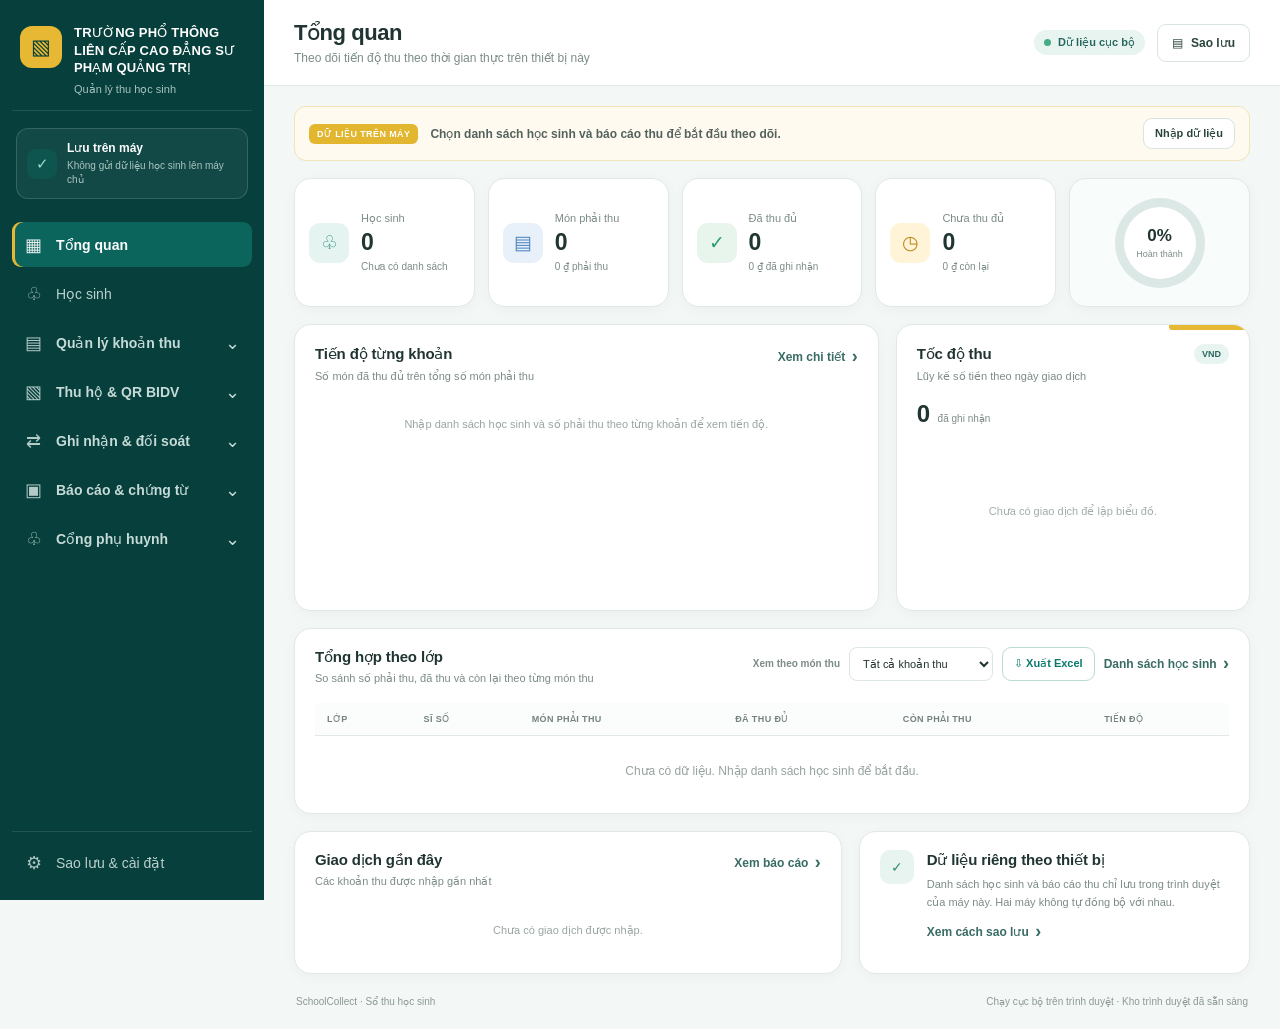
==== commit c39df703: "Expose Parent Portal as standalone workflow menu and dashboard" ====
--- a/index.html
+++ b/index.html
@@ -7,7 +7,7 @@
   <meta name="description" content="Quản lý và đối soát từng khoản thu học sinh. Dữ liệu được lưu cục bộ trên thiết bị đang sử dụng.">
   <meta http-equiv="Content-Security-Policy" content="default-src 'self'; script-src 'self'; connect-src 'self'; object-src 'none'; base-uri 'self'; img-src 'self' data:; style-src 'self' 'unsafe-inline'; worker-src 'self'; manifest-src 'self'; form-action 'self'">
   <link rel="manifest" href="manifest.json">
-  <link rel="stylesheet" href="styles.css?v=20261106opening1">
+  <link rel="stylesheet" href="styles.css?v=20261109parentnav1">
   <title>Trường Phổ thông Liên cấp Cao đẳng Sư phạm Quảng Trị · Quản lý thu học sinh</title>
 </head>
 <body>
@@ -53,6 +53,14 @@
           <div class="nav-submenu" id="nav-reports" hidden>
             <button class="nav-item nav-child" data-page="history">Tra cứu & báo cáo</button>
             <button class="nav-item nav-child" data-page="receipts">Phiếu thu / Xác nhận</button>
+          </div>
+        </div>
+        <div class="nav-section" data-nav-section="parents">
+          <button class="nav-item nav-group-toggle" type="button" data-nav-group="parents" aria-expanded="false" aria-controls="nav-parents"><span class="nav-icon" aria-hidden="true">♧</span><span class="nav-group-label">Cổng phụ huynh</span><span class="nav-chevron" aria-hidden="true">⌄</span></button>
+          <div class="nav-submenu" id="nav-parents" hidden>
+            <button class="nav-item nav-child" data-page="parent-sync">Chuẩn bị & đồng bộ</button>
+            <a class="nav-item nav-child qr-external-link" href="https://school-parent-dev.tuananh0001.workers.dev/" target="_blank" rel="noopener noreferrer">Mở cổng tra cứu <span class="external-link-mark" aria-hidden="true">↗</span></a>
+            <a class="nav-item nav-child qr-external-link" href="https://school-parent-dev.tuananh0001.workers.dev/admin/multi-school" target="_blank" rel="noopener noreferrer">Quản trị đồng bộ <span class="external-link-mark" aria-hidden="true">↗</span></a>
           </div>
         </div>
       </nav>
@@ -437,6 +445,25 @@
         <article class="panel table-panel"><div class="panel-header"><div><h2>Lịch sử nhập file</h2><p>Nhật ký chỉ lưu trên máy đang sử dụng</p></div></div><div class="table-wrap"><table><thead><tr><th>THỜI GIAN</th><th>LOẠI FILE</th><th>TÊN FILE</th><th>SỐ DÒNG</th><th>KẾT QUẢ</th></tr></thead><tbody id="historyTable"><tr><td colspan="5" class="empty-cell">Chưa có lịch sử nhập file.</td></tr></tbody></table></div></article>
       </section>
 
+      <section class="page" id="page-parent-sync">
+        <div class="page-heading"><div><span class="eyebrow">KẾT NỐI CỔNG TRA CỨU DÙNG CHUNG</span><h1>Cổng phụ huynh</h1><p>Chuẩn bị và đồng bộ hồ sơ học sinh, khoản thu và giao dịch đã đối soát, tách biệt theo mã trường LIENCAPCDSP.</p></div><span class="mini-tag">Chờ nhà trường duyệt</span></div>
+        <div class="parent-portal-summary">
+          <article class="panel"><span class="eyebrow">HỌC SINH CỤC BỘ</span><strong id="parentLocalStudentCount">—</strong><p>Hồ sơ lưu trong trình duyệt này</p></article>
+          <article class="panel"><span class="eyebrow">MÓN CÒN THEO DÕI</span><strong id="parentLocalChargeCount">—</strong><p>Khoản thu đang quản lý tại trường</p></article>
+          <article class="panel"><span class="eyebrow">GIAO DỊCH GIẢ LẬP</span><strong id="parentLocalTestCount">—</strong><p id="parentSimulationLabel">Kiểm tra dữ liệu TEST hiện tại</p></article>
+        </div>
+        <article class="panel"><div class="panel-header"><div><h2>Quy trình đồng bộ</h2><p>1. Sao lưu → 2. Xuất JSON chờ duyệt → 3. Cán bộ đăng nhập Cloudflare Access để xem trước và xác nhận → 4. Công bố sau khi đã kiểm tra các giao dịch và QR.</p></div></div><p class="table-note" id="parentSyncReadiness" role="status">Đang kiểm tra dữ liệu cục bộ…</p><p class="table-note">Khoản đã hoàn tất trước BIDV giữ trạng thái lịch sử, không tính thành giao dịch BIDV. QR chỉ hiển thị khi đã được nhà trường xác minh và duyệt.</p></article>
+        <article class="panel setting-card" style="margin-top:18px">
+  <h2>Đồng bộ cổng thông tin phụ huynh</h2>
+  <p>Trường Liên cấp CĐSP sử dụng chung nền tảng tra cứu với Trưng Vương nhưng dữ liệu độc lập theo mã trường <strong>LIENCAPCDSP</strong>.</p>
+  <p>Xuất gói dữ liệu chờ duyệt từ kho cục bộ, không tự động gửi học sinh lên Internet. Chỉ công bố qua giao diện quản trị Cloudflare được cấp quyền sau khi kiểm thử và loại giao dịch giả lập.</p>
+  <div class="settings-actions"><button class="button button-primary" id="parentSyncExport" type="button">↓ Xuất gói chờ duyệt (chưa đồng bộ)</button> <a class="button button-outline" id="parentPortalLink" href="https://school-parent-dev.tuananh0001.workers.dev/" target="_blank" rel="noopener noreferrer">Mở cổng phụ huynh</a> <a class="button button-outline" href="https://school-parent-dev.tuananh0001.workers.dev/admin/multi-school" target="_blank" rel="noopener noreferrer">Quản trị đồng bộ đa trường ↗</a></div>
+  <div id="parentSyncMessage" class="table-note" role="status">Cổng đã đăng ký trường ở trạng thái chưa công bố. Đã có API và trang quản trị đa trường được bảo vệ bằng Cloudflare Access. Hãy loại bỏ giao dịch TEST trước khi gửi gói chờ duyệt. Không đưa tệp JSON lên GitHub.</div>
+</article>
+
+        <article class="panel"><div class="panel-header"><div><h2>Đối chiếu và chuyển QR</h2><p>Chưa bật tự động chuyển QR tại trường Liên cấp. Cần kiểm chứng nguồn QR, mã khoản thu, tài khoản định danh và số tiền trước khi công bố.</p></div></div><p class="table-note">Không dùng QR thử nghiệm Trưng Vương hoặc tự tạo QR khác với QR đã được nhà trường phê duyệt.</p></article>
+      </section>
+
       <section class="page" id="page-settings">
         <div class="page-heading"><div><span class="eyebrow">AN TOÀN DỮ LIỆU</span><h1>Sao lưu & cài đặt</h1><p>Quản lý dữ liệu đang lưu trên thiết bị này.</p></div></div>
         <div class="settings-grid">
@@ -444,13 +471,6 @@
           <article class="panel setting-card"><div class="setting-icon">⤒</div><h2>Khôi phục dữ liệu</h2><p>Chọn bản sao lưu đã tạo để chuyển dữ liệu sang máy khác. Cần đúng mật khẩu.</p><button class="button button-outline" id="restoreButton">Chọn tệp sao lưu</button></article>
           <article class="panel setting-card danger-card"><div class="setting-icon">⌫</div><h2>Xóa dữ liệu trên máy này</h2><p>Xóa học sinh, giao dịch và lịch sử đã lưu trong trình duyệt hiện tại.</p><button class="button button-danger" id="clearDataButton">Xóa toàn bộ dữ liệu</button></article>
         </div>
-        <article class="panel setting-card" style="margin-top:18px">
-  <h2>Đồng bộ cổng thông tin phụ huynh</h2>
-  <p>Trường Liên cấp CĐSP sử dụng chung nền tảng tra cứu với Trưng Vương nhưng dữ liệu độc lập theo mã trường <strong>LIENCAPCDSP</strong>.</p>
-  <p>Xuất gói dữ liệu chờ duyệt từ kho cục bộ, không tự động gửi học sinh lên Internet. Chỉ công bố qua giao diện quản trị Cloudflare được cấp quyền sau khi kiểm thử và loại giao dịch giả lập.</p>
-  <div class="settings-actions"><button class="button button-primary" id="parentSyncExport" type="button">↓ Xuất gói chờ duyệt (chưa đồng bộ)</button> <a class="button button-outline" id="parentPortalLink" href="https://school-parent-dev.tuananh0001.workers.dev/" target="_blank" rel="noopener noreferrer">Mở cổng phụ huynh</a></div>
-  <div id="parentSyncMessage" class="table-note" role="status">Cổng đã đăng ký trường ở trạng thái chưa công bố. Chưa có dữ liệu học sinh được chuyển lên cổng. Không đưa tệp JSON lên GitHub.</div>
-</article>
 <div class="privacy-explainer"><span class="privacy-mark">✓</span><div><strong>Dữ liệu không tự đồng bộ giữa các máy.</strong><p>Máy kế toán và máy hiệu trưởng có kho riêng. Muốn chuyển số liệu, hãy tạo bản sao lưu có mật khẩu rồi chuyển tệp theo quy trình nội bộ của trường. GitHub chỉ lưu mã giao diện, không lưu danh sách học sinh.</p></div></div>
       </section>
 
@@ -498,9 +518,9 @@
   <div class="receipt-print-root" id="receiptPrintRoot" aria-hidden="true"></div>
   <script src="vendor/qrcode.min.js"></script>
   <script src="vendor/jszip.min.js"></script>
-  <script src="app.js?v=20261106dobmatch1"></script>
+  <script src="app.js?v=20261109parentnav1"></script>
   <script src="opening-collections.js?v=20261106opening1"></script>
   <script src="insurance.js"></script>
-  <script src="parent-sync.js?v=20261108a"></script>
+  <script src="parent-sync.js?v=20261109parentnav1"></script>
 </body>
 </html>
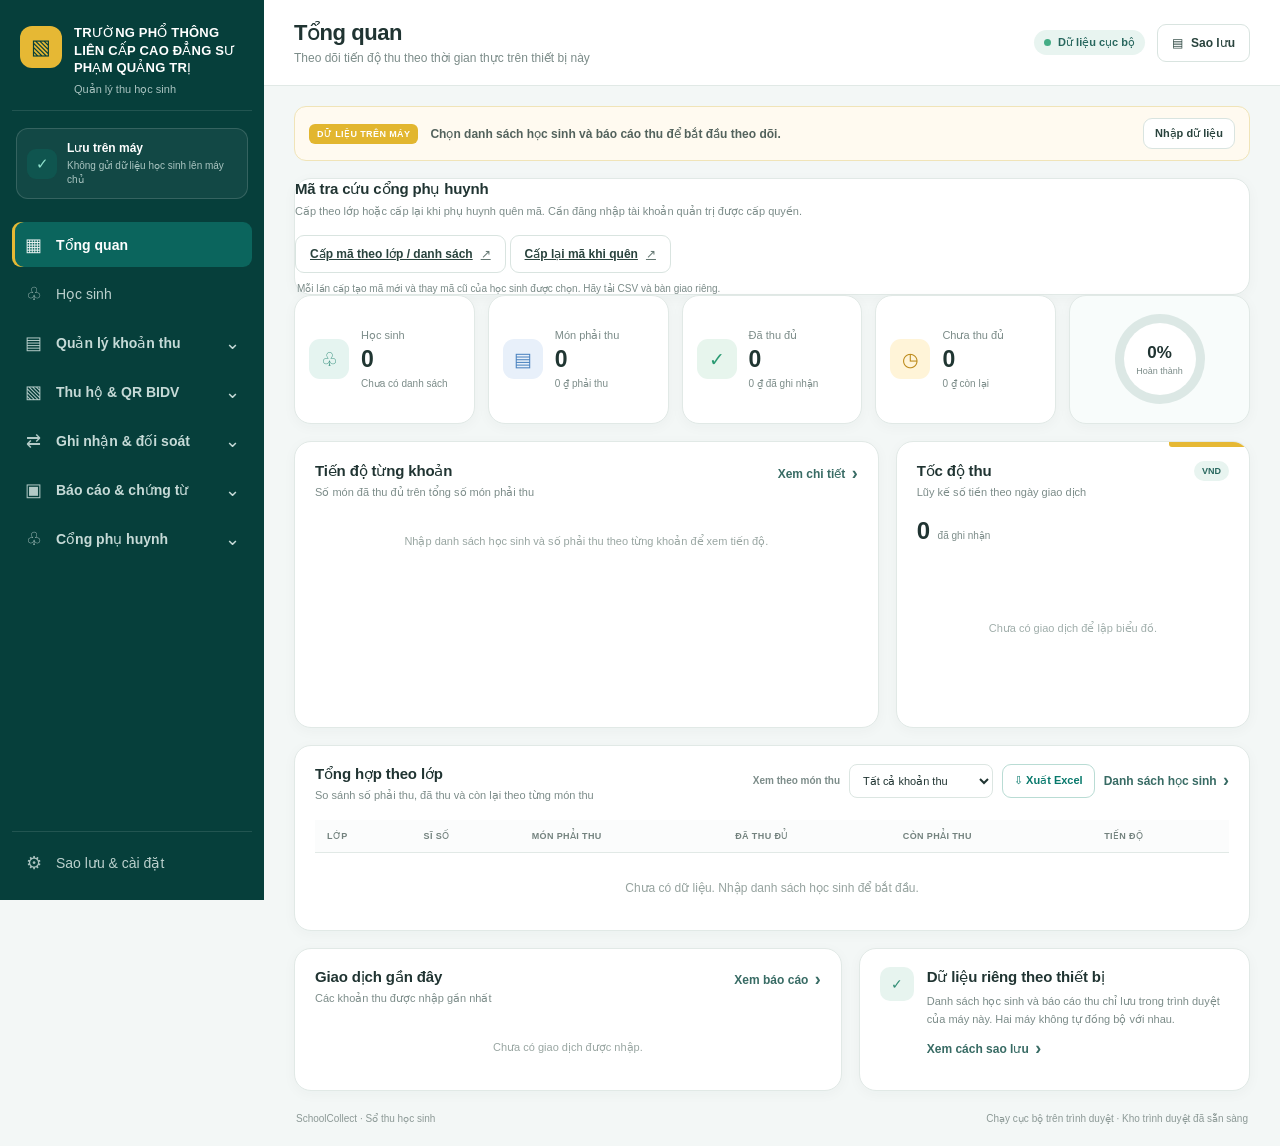
==== commit bb322195: "Expose parent lookup-code bulk issuance and forgotten-code recovery" ====
--- a/index.html
+++ b/index.html
@@ -58,6 +58,8 @@
         <div class="nav-section" data-nav-section="parents">
           <button class="nav-item nav-group-toggle" type="button" data-nav-group="parents" aria-expanded="false" aria-controls="nav-parents"><span class="nav-icon" aria-hidden="true">♧</span><span class="nav-group-label">Cổng phụ huynh</span><span class="nav-chevron" aria-hidden="true">⌄</span></button>
           <div class="nav-submenu" id="nav-parents" hidden>
+            <a class="nav-item nav-child qr-external-link" href="https://school-parent-dev.tuananh0001.workers.dev/admin/lookup-codes?school_id=LIENCAPCDSP&amp;mode=bulk" target="_blank" rel="noopener noreferrer">Cấp mã theo lớp / danh sách <span class="external-link-mark" aria-hidden="true">↗</span></a>
+            <a class="nav-item nav-child qr-external-link" href="https://school-parent-dev.tuananh0001.workers.dev/admin/lookup-codes?school_id=LIENCAPCDSP&amp;mode=single" target="_blank" rel="noopener noreferrer">Cấp lại mã khi quên <span class="external-link-mark" aria-hidden="true">↗</span></a>
             <button class="nav-item nav-child" data-page="parent-sync">Chuẩn bị & đồng bộ</button>
             <a class="nav-item nav-child qr-external-link" href="https://school-parent-dev.tuananh0001.workers.dev/" target="_blank" rel="noopener noreferrer">Mở cổng tra cứu <span class="external-link-mark" aria-hidden="true">↗</span></a>
             <a class="nav-item nav-child qr-external-link" href="https://school-parent-dev.tuananh0001.workers.dev/admin/multi-school" target="_blank" rel="noopener noreferrer">Quản trị đồng bộ <span class="external-link-mark" aria-hidden="true">↗</span></a>
@@ -78,6 +80,7 @@
 
       <section class="page active" id="page-dashboard">
         <div class="notice notice-sample" id="dataNotice"><span class="sample-label">DỮ LIỆU TRÊN MÁY</span><strong id="dataNoticeText">Chọn danh sách học sinh và báo cáo thu để bắt đầu theo dõi.</strong><button class="button button-small button-outline" data-go="imports">Nhập dữ liệu</button></div>
+        <article class="panel"><div class="panel-header"><div><h2>Mã tra cứu cổng phụ huynh</h2><p>Cấp theo lớp hoặc cấp lại khi phụ huynh quên mã. Cần đăng nhập tài khoản quản trị được cấp quyền.</p></div></div><div class="settings-actions"><a class="button button-outline" href="https://school-parent-dev.tuananh0001.workers.dev/admin/lookup-codes?school_id=LIENCAPCDSP&amp;mode=bulk" target="_blank" rel="noopener noreferrer">Cấp mã theo lớp / danh sách <span class="external-link-mark" aria-hidden="true">↗</span></a> <a class="button button-outline" href="https://school-parent-dev.tuananh0001.workers.dev/admin/lookup-codes?school_id=LIENCAPCDSP&amp;mode=single" target="_blank" rel="noopener noreferrer">Cấp lại mã khi quên <span class="external-link-mark" aria-hidden="true">↗</span></a></div><p class="table-note">Mỗi lần cấp tạo mã mới và thay mã cũ của học sinh được chọn. Hãy tải CSV và bàn giao riêng.</p></article>
         <div class="stats-grid">
           <article class="stat-card"><div class="stat-icon mint">♧</div><div><span class="stat-label">Học sinh</span><strong class="stat-value" id="statStudents">0</strong><small class="stat-hint" id="statClasses">Chưa có danh sách</small></div></article>
           <article class="stat-card"><div class="stat-icon blue">▤</div><div><span class="stat-label">Món phải thu</span><strong class="stat-value" id="statFeeItems">0</strong><small class="stat-hint" id="statDueAmount">0 ₫ phải thu</small></div></article>
--- a/styles.css
+++ b/styles.css
@@ -197,3 +197,13 @@
 .opening-legacy-details summary{padding:16px 18px;font-weight:600;cursor:pointer;color:#32665e;background:#f8fbfa}
 .opening-legacy-details>.panel{margin:0;border:0;box-shadow:none}
 @media(max-width:700px){.opening-summary-grid{grid-template-columns:1fr 1fr}.opening-stat:last-child{grid-column:1/-1}.opening-filters .qr-field{min-width:100%}.opening-filters button{width:100%}}
+
+/* Shared parent portal dashboard */
+.parent-portal-summary{display:grid;grid-template-columns:repeat(3,minmax(0,1fr));gap:14px;margin:0 0 18px}
+.parent-portal-summary>.panel{margin:0;padding:18px 20px;min-width:0}
+.parent-portal-summary strong{display:block;font-size:29px;line-height:1.25;margin:8px 0;color:#086b61;font-variant-numeric:tabular-nums}
+.parent-portal-summary p{font-size:12px;margin:0;color:#607772;line-height:1.5}
+#page-parent-sync>.panel{margin-bottom:16px}
+#page-parent-sync .settings-actions{display:flex;gap:10px;flex-wrap:wrap;align-items:center}
+#parentSyncReadiness{padding:12px 14px;background:#f7f5ea;border:1px solid #eee0a6;border-radius:9px}
+@media(max-width:780px){.parent-portal-summary{grid-template-columns:1fr}.parent-portal-summary strong{font-size:25px}}
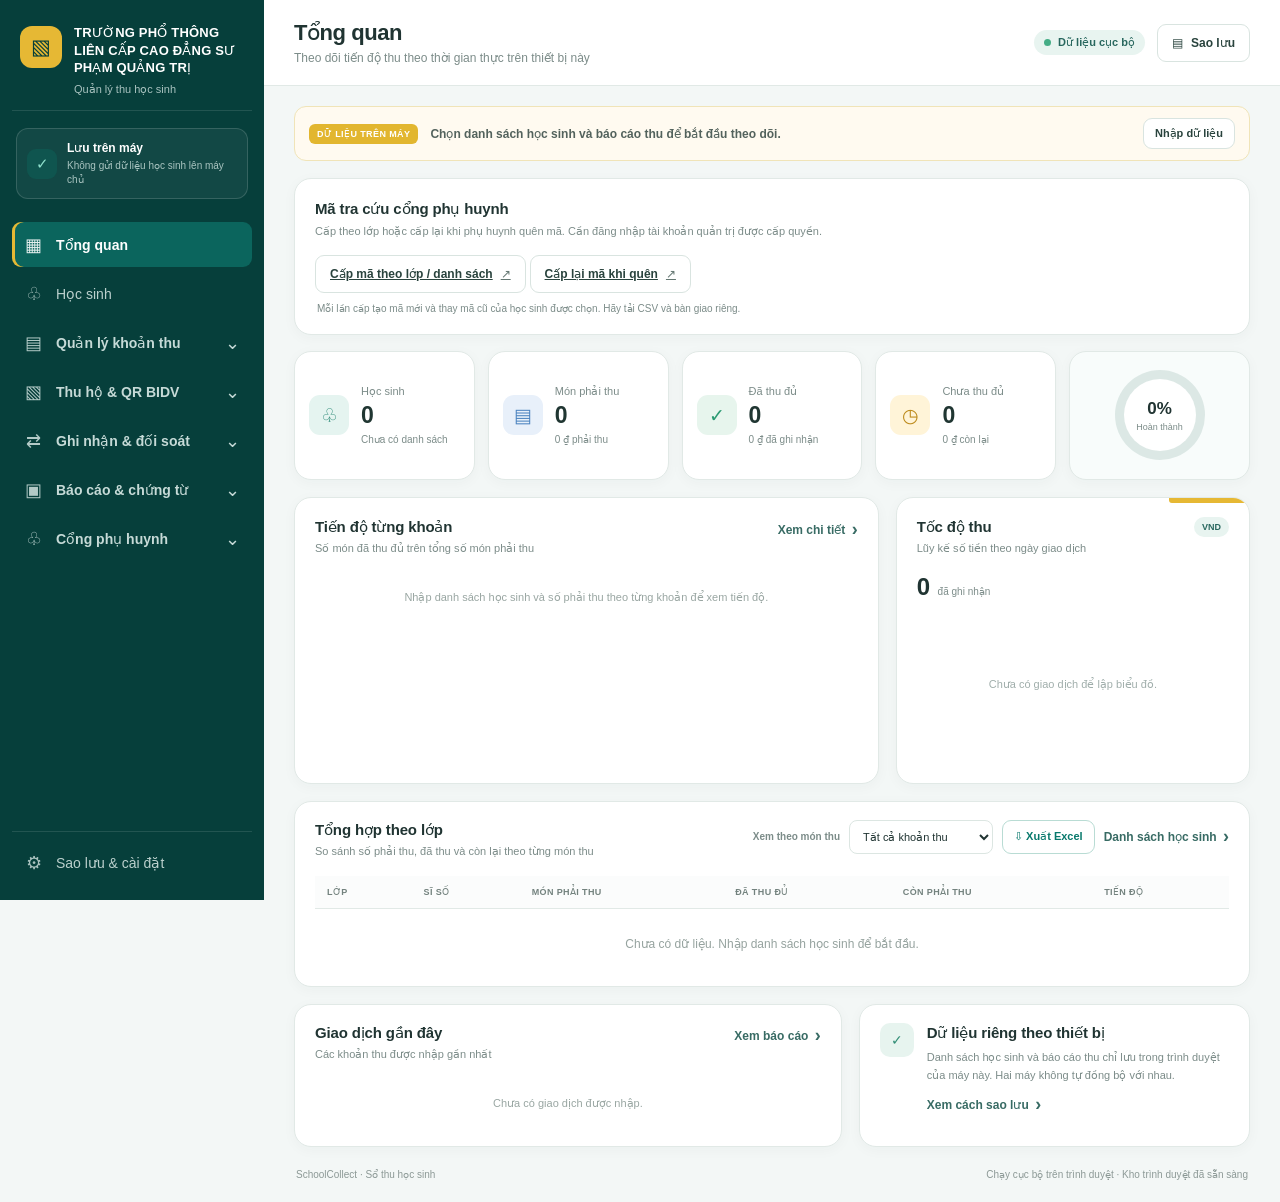
==== commit e51edf47: "Space parent lookup-code quick actions consistently" ====
--- a/index.html
+++ b/index.html
@@ -80,7 +80,7 @@
 
       <section class="page active" id="page-dashboard">
         <div class="notice notice-sample" id="dataNotice"><span class="sample-label">DỮ LIỆU TRÊN MÁY</span><strong id="dataNoticeText">Chọn danh sách học sinh và báo cáo thu để bắt đầu theo dõi.</strong><button class="button button-small button-outline" data-go="imports">Nhập dữ liệu</button></div>
-        <article class="panel"><div class="panel-header"><div><h2>Mã tra cứu cổng phụ huynh</h2><p>Cấp theo lớp hoặc cấp lại khi phụ huynh quên mã. Cần đăng nhập tài khoản quản trị được cấp quyền.</p></div></div><div class="settings-actions"><a class="button button-outline" href="https://school-parent-dev.tuananh0001.workers.dev/admin/lookup-codes?school_id=LIENCAPCDSP&amp;mode=bulk" target="_blank" rel="noopener noreferrer">Cấp mã theo lớp / danh sách <span class="external-link-mark" aria-hidden="true">↗</span></a> <a class="button button-outline" href="https://school-parent-dev.tuananh0001.workers.dev/admin/lookup-codes?school_id=LIENCAPCDSP&amp;mode=single" target="_blank" rel="noopener noreferrer">Cấp lại mã khi quên <span class="external-link-mark" aria-hidden="true">↗</span></a></div><p class="table-note">Mỗi lần cấp tạo mã mới và thay mã cũ của học sinh được chọn. Hãy tải CSV và bàn giao riêng.</p></article>
+        <article class="panel" style="padding:20px;margin:16px 0"><div class="panel-header"><div><h2>Mã tra cứu cổng phụ huynh</h2><p>Cấp theo lớp hoặc cấp lại khi phụ huynh quên mã. Cần đăng nhập tài khoản quản trị được cấp quyền.</p></div></div><div class="settings-actions"><a class="button button-outline" href="https://school-parent-dev.tuananh0001.workers.dev/admin/lookup-codes?school_id=LIENCAPCDSP&amp;mode=bulk" target="_blank" rel="noopener noreferrer">Cấp mã theo lớp / danh sách <span class="external-link-mark" aria-hidden="true">↗</span></a> <a class="button button-outline" href="https://school-parent-dev.tuananh0001.workers.dev/admin/lookup-codes?school_id=LIENCAPCDSP&amp;mode=single" target="_blank" rel="noopener noreferrer">Cấp lại mã khi quên <span class="external-link-mark" aria-hidden="true">↗</span></a></div><p class="table-note">Mỗi lần cấp tạo mã mới và thay mã cũ của học sinh được chọn. Hãy tải CSV và bàn giao riêng.</p></article>
         <div class="stats-grid">
           <article class="stat-card"><div class="stat-icon mint">♧</div><div><span class="stat-label">Học sinh</span><strong class="stat-value" id="statStudents">0</strong><small class="stat-hint" id="statClasses">Chưa có danh sách</small></div></article>
           <article class="stat-card"><div class="stat-icon blue">▤</div><div><span class="stat-label">Món phải thu</span><strong class="stat-value" id="statFeeItems">0</strong><small class="stat-hint" id="statDueAmount">0 ₫ phải thu</small></div></article>
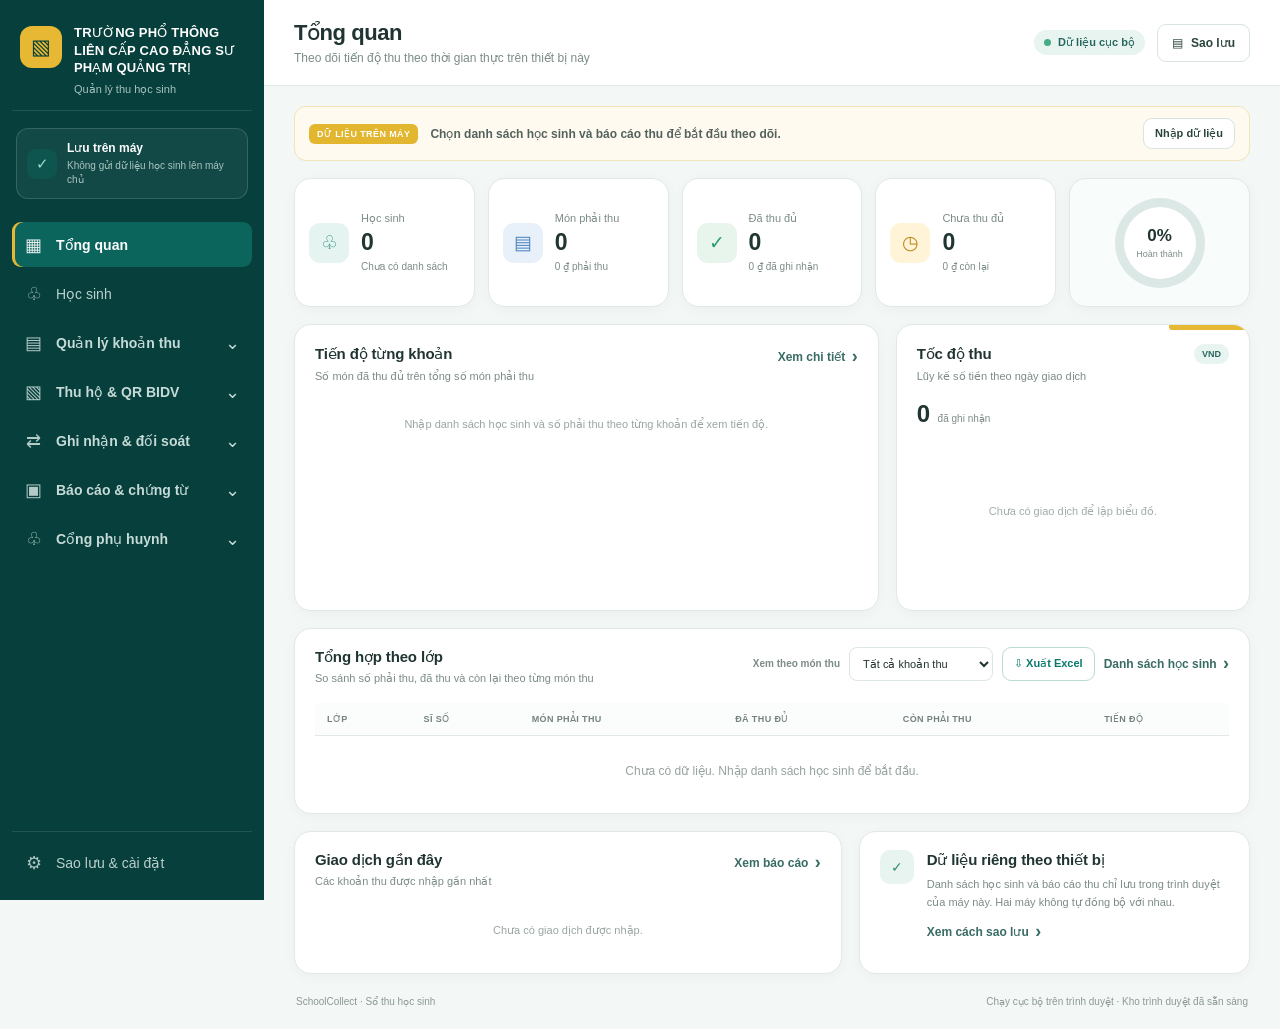
==== commit 5230650a: "Remove experimental parent code quick actions from dashboard" ====
--- a/index.html
+++ b/index.html
@@ -80,7 +80,6 @@
 
       <section class="page active" id="page-dashboard">
         <div class="notice notice-sample" id="dataNotice"><span class="sample-label">DỮ LIỆU TRÊN MÁY</span><strong id="dataNoticeText">Chọn danh sách học sinh và báo cáo thu để bắt đầu theo dõi.</strong><button class="button button-small button-outline" data-go="imports">Nhập dữ liệu</button></div>
-        <article class="panel" style="padding:20px;margin:16px 0"><div class="panel-header"><div><h2>Mã tra cứu cổng phụ huynh</h2><p>Cấp theo lớp hoặc cấp lại khi phụ huynh quên mã. Cần đăng nhập tài khoản quản trị được cấp quyền.</p></div></div><div class="settings-actions"><a class="button button-outline" href="https://school-parent-dev.tuananh0001.workers.dev/admin/lookup-codes?school_id=LIENCAPCDSP&amp;mode=bulk" target="_blank" rel="noopener noreferrer">Cấp mã theo lớp / danh sách <span class="external-link-mark" aria-hidden="true">↗</span></a> <a class="button button-outline" href="https://school-parent-dev.tuananh0001.workers.dev/admin/lookup-codes?school_id=LIENCAPCDSP&amp;mode=single" target="_blank" rel="noopener noreferrer">Cấp lại mã khi quên <span class="external-link-mark" aria-hidden="true">↗</span></a></div><p class="table-note">Mỗi lần cấp tạo mã mới và thay mã cũ của học sinh được chọn. Hãy tải CSV và bàn giao riêng.</p></article>
         <div class="stats-grid">
           <article class="stat-card"><div class="stat-icon mint">♧</div><div><span class="stat-label">Học sinh</span><strong class="stat-value" id="statStudents">0</strong><small class="stat-hint" id="statClasses">Chưa có danh sách</small></div></article>
           <article class="stat-card"><div class="stat-icon blue">▤</div><div><span class="stat-label">Món phải thu</span><strong class="stat-value" id="statFeeItems">0</strong><small class="stat-hint" id="statDueAmount">0 ₫ phải thu</small></div></article>
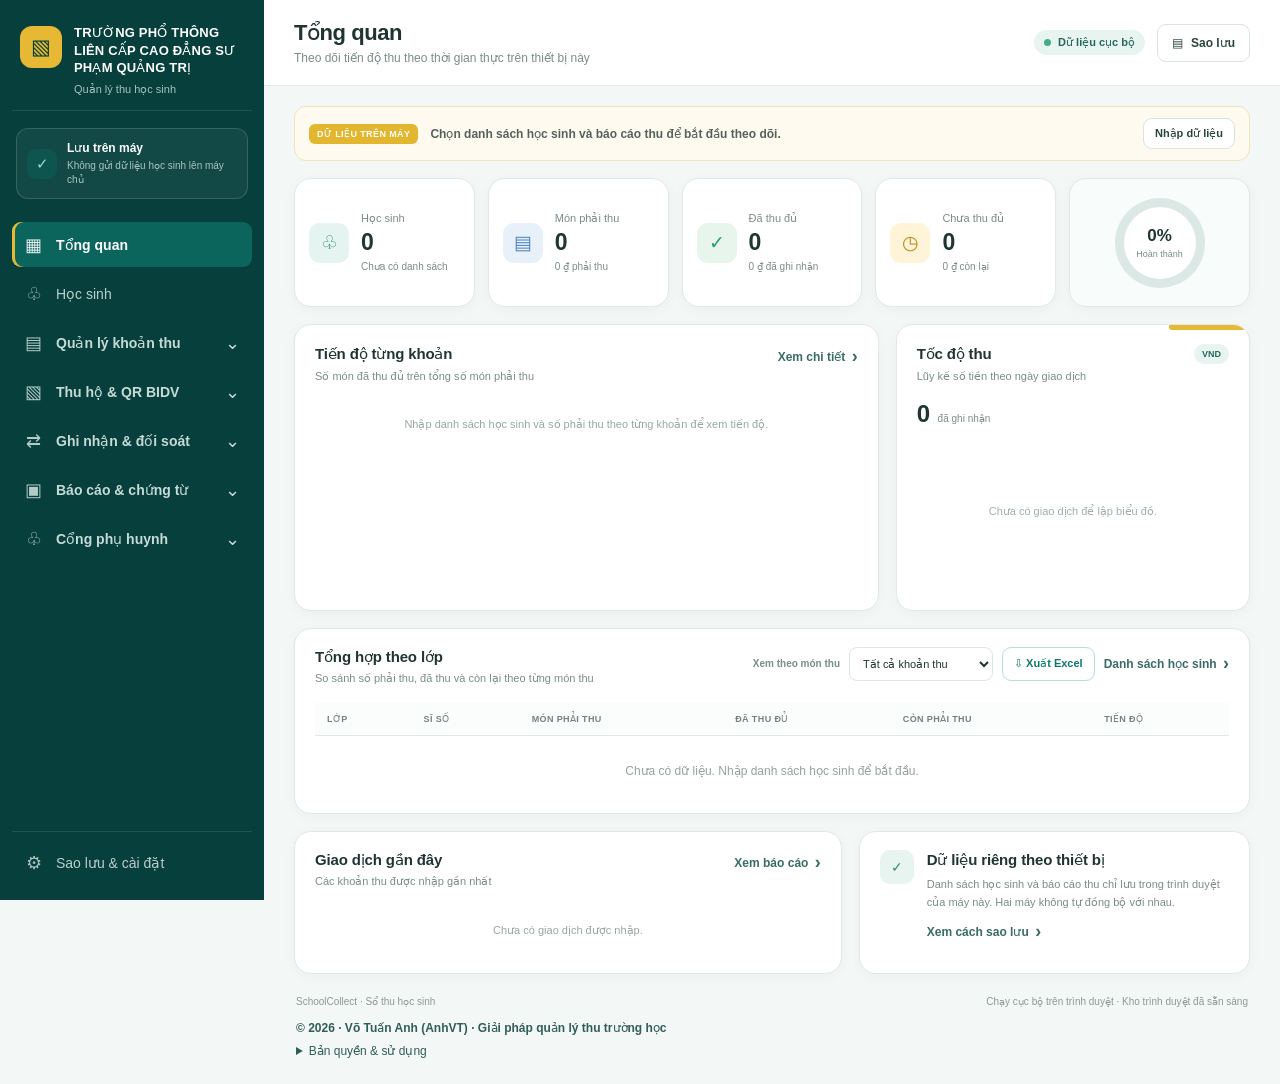
==== commit 4e089272: "Add AnhVT attribution and copyright usage notice to footer" ====
--- a/index.html
+++ b/index.html
@@ -476,7 +476,7 @@
 <div class="privacy-explainer"><span class="privacy-mark">✓</span><div><strong>Dữ liệu không tự đồng bộ giữa các máy.</strong><p>Máy kế toán và máy hiệu trưởng có kho riêng. Muốn chuyển số liệu, hãy tạo bản sao lưu có mật khẩu rồi chuyển tệp theo quy trình nội bộ của trường. GitHub chỉ lưu mã giao diện, không lưu danh sách học sinh.</p></div></div>
       </section>
 
-      <footer class="app-footer"><span>SchoolCollect · Sổ thu học sinh</span><span>Chạy cục bộ trên trình duyệt · <span id="storageStatus">Đang kiểm tra kho dữ liệu…</span></span></footer>
+      <footer class="app-footer" style="flex-wrap:wrap"><span>SchoolCollect · Sổ thu học sinh</span><span>Chạy cục bộ trên trình duyệt · <span id="storageStatus">Đang kiểm tra kho dữ liệu…</span></span><div class="copyright-credit" style="flex-basis:100%;font-size:12px;line-height:1.65;color:#315d58"><strong style="font-weight:600">© 2026 · Võ Tuấn Anh (AnhVT) · Giải pháp quản lý thu trường học</strong><details style="margin-top:4px;max-width:100ch"><summary style="cursor:pointer">Bản quyền &amp; sử dụng</summary><p style="margin:6px 0 0">Bảo lưu quyền đối với phần mã nguồn, giao diện và tài liệu thuộc quyền sở hữu hợp pháp. Việc sao chép, sửa đổi hoặc phân phối các phần này cần được chủ sở hữu quyền cho phép, trừ trường hợp pháp luật hoặc giấy phép áp dụng cho phép. Thư viện, logo và tài sản của bên thứ ba thuộc chủ sở hữu tương ứng và tuân theo giấy phép riêng.</p></details></div></footer>
     </main>
   </div>
 
